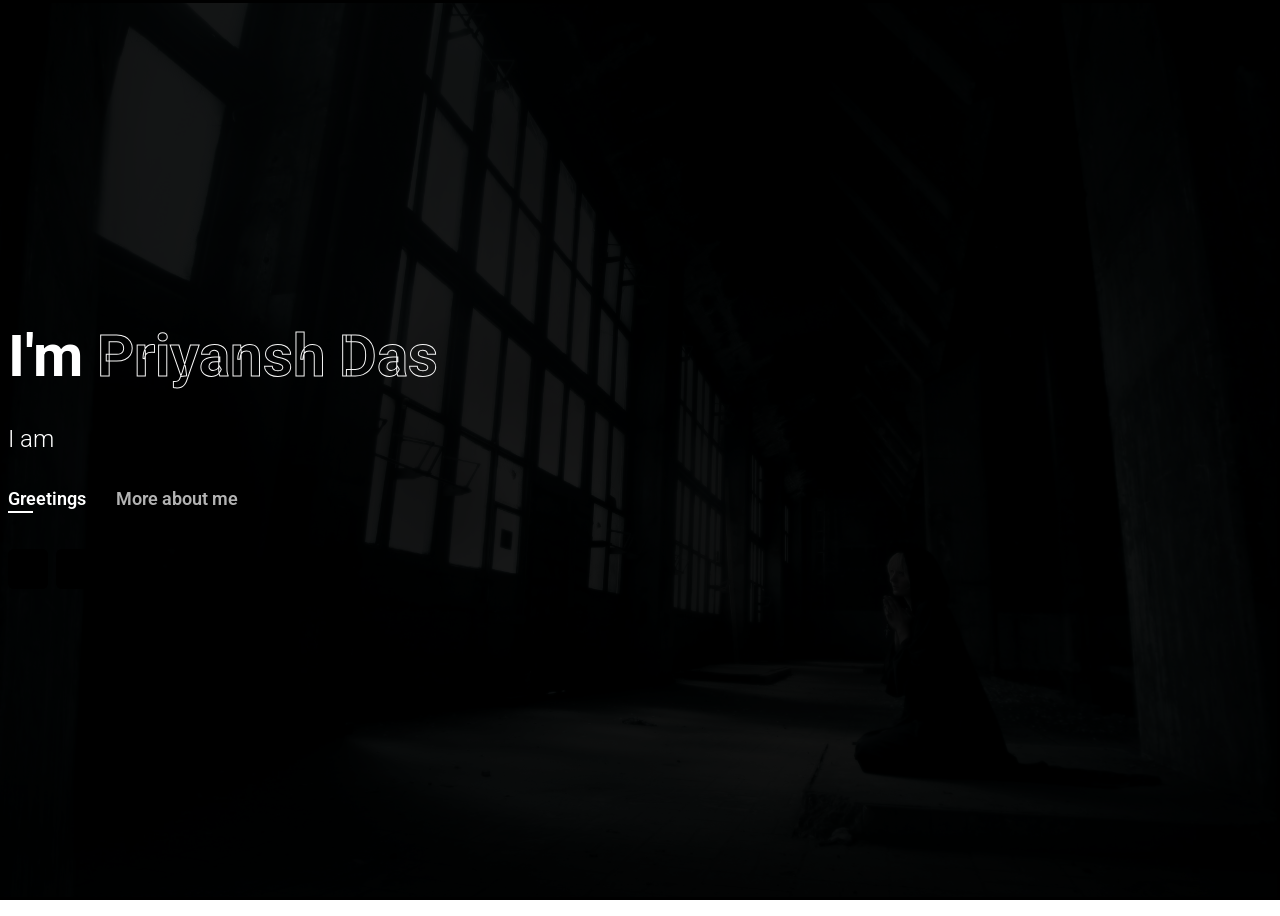
==== index.html @ 2294d3ee "Add files via upload" ====
<!DOCTYPE html>
<html lang="en">

<head>
  <meta charset="utf-8" />
  <meta content="width=device-width, initial-scale=1.0" name="viewport" />

  <title>Priyansh Das | Portfolio</title>
  <meta
    content="Web Design, Website Design, Web Developer, Website Developer, Website Development, Web Developer Portfolio, Personal Portfolio"
    name="keywords" />

  <!-- Favicons -->
  <link href="assets/img/me.jpg" rel="icon" />
  <link href="assets/img/me.jpg" rel="apple-touch-icon" />

  <!-- Google Fonts -->
  <link
    href="https://fonts.googleapis.com/css?family=Raleway:300,300i,400,400i,600,600i,700,700i|Raleway:300,300i,400,400i,500,500i,600,600i,700,700i|Poppins:300,300i,400,400i,500,500i,600,600i,700,700i"
    rel="stylesheet" />

  <!-- Vendor CSS -->
  <link href="assets/vendor/bootstrap/css/bootstrap.min.css" rel="stylesheet" />
  <link href="assets/vendor/boxicons/css/boxicons.min.css" rel="stylesheet" />
  <link href="assets/vendor/glightbox/css/glightbox.min.css" rel="stylesheet" />
  <link href="assets/vendor/remixicon/remixicon.css" rel="stylesheet" />
  <link href="assets/vendor/swiper/swiper-bundle.min.css" rel="stylesheet" />

  <!-- Phosphor Icons -->
  <script src="https://unpkg.com/phosphor-icons"></script>

  <!-- CSS -->
  <link rel="stylesheet" href="./assets/css/style.css" />
</head>

<body>
  <!-- Header -->
  <header id="header">
    <div class="container">
      <h1>
        I'm
        <a class="name-text-stroke" href="https://github.com/epdDiscord/" target="_blank">Priyansh Das</a>
      </h1>
      <h2>I am <span class="anim-text"></span></h2>
      <nav id="navbar" class="navbar">
        <ul>
          <li><a class="nav-link active" href="#header">Greetings</a></li>
          <li><a class="nav-link" href="#about">More about me</a></li>
        </ul>
        <i class="ph-dots-three mobile-nav-toggle"></i>
      </nav>
      <!-- .navbar -->

      <div class="social-links">
        <a href="https://github.com/epdDiscord/" target="_blank" class="github"><i class="ph-github-logo"></i></a>
        <a href="https://discordapp.com/users/839930849701003335" target="_blank" class="discord"><i
            class="ph-discord-logo"></i></a>
      </div>
    </div>
  </header>
  <!-- End Header -->

  <!-- About Section -->
  <section id="about" class="about">
    <!-- About Me -->
    <div class="about-me container">
      <div class="section-title">
        <h2>About</h2>
      </div>
      <div class="row">
        <div class="col-lg-4" data-aos="fade-right">
          <img src="assets/img/me.jpg" class="img-fluid" alt="" />
        </div>
        <div class="col-lg-8 pt-4 pt-lg-0 content" data-aos="fade-left">
          <h3>Info</h3>
          <p class="fst-italic"></p>
          <div class="row">
            <div class="col-lg-6">
              <ul>
                <li>
                  <i class="ph-arrow-fat-right"></i> <strong>Work:</strong>
                  <span>Web Developer & Chef</span>
                </li>
                <li>
                  <i class="ph-arrow-fat-right"></i> <strong>School:</strong>
                  <span>Sarala Birla Public School</span>
                </li>
                <li>
                  <i class="ph-arrow-fat-right"></i> <strong>College:</strong>
                  <span>IHM Taratala</span>
                </li>
                <li>
                  <i class="ph-arrow-fat-right"></i>
                  <strong>Country:</strong> <span>India</span>
                </li>
              </ul>
            </div>
            <div class="col-lg-6">
              <ul>
                <li>
                  <i class="ph-arrow-fat-right"></i> <strong>Study:</strong>
                  <span>HM Student</span>
                </li>
                <li>
                  <i class="ph-arrow-fat-right"></i>
                  <strong>Freelance:</strong> <span>Currently Unavailable</span>
                </li>
              </ul>
            </div>
          </div>
          <p>
            Hey there! I'm <span>Priyansh Das</span>. A
            <span>HM Student</span>, <span>Food Enthusiast</span> and <span>CTF player</span> from <span>India</span>.
            I love <span>Web Development</span> & <span>Cooking</span>. It's fun to code
            something that anyone on the web can easily see or cook something that everyone can enjoy.
            My interest is in <span>Indian Food</span>. I also enjoy
            writing random <span>system scripts</span> and
            <span>CLI applications</span>. I love coding in
            <span>C, C++, Go-lang, JavaScript, Python, Kotlin</span>. I love playing
            games, cooking and listening to music in my free time.
          </p>
        </div>
      </div>
    </div>
    <!-- End About Me -->

    <!-- Cooking Skills-->
    <div class="skills container">
      <div class="section-title">
        <h2>Cooking Skills</h2>
      </div>

      <div class="row skills-content">
        <div class="col-lg-6">
          <div class="progress">
            <span class="skill">Knife Skills <i class="val">85%</i></span>
            <div class="progress-bar-wrap">
              <div class="progress-bar" role="progressbar" aria-valuenow="85" aria-valuemin="0" aria-valuemax="100">
              </div>
            </div>
          </div>

          <div class="progress">
            <span class="skill">Plating <i class="val">90%</i></span>
            <div class="progress-bar-wrap">
              <div class="progress-bar" role="progressbar" aria-valuenow="90" aria-valuemin="0" aria-valuemax="100">
              </div>
            </div>
          </div>

          <div class="progress">
            <span class="skill">Recipes <i class="val">75%</i></span>
            <div class="progress-bar-wrap">
              <div class="progress-bar" role="progressbar" aria-valuenow="75" aria-valuemin="0" aria-valuemax="100">
              </div>
            </div>
          </div>

          <div class="progress">
            <span class="skill">Recreation <i class="val">100%</i></span>
            <div class="progress-bar-wrap">
              <div class="progress-bar" role="progressbar" aria-valuenow="100" aria-valuemin="0" aria-valuemax="100">
              </div>
            </div>
          </div>

          <div class="progress">
            <span class="skill">Deep Frying <i class="val">95%</i></span>
            <div class="progress-bar-wrap">
              <div class="progress-bar" role="progressbar" aria-valuenow="95" aria-valuemin="0" aria-valuemax="100">
              </div>
            </div>
          </div>


        </div>

        <div class="col-lg-6">
          <div class="progress">
            <span class="skill">Sautéing <i class="val">93%</i></span>
            <div class="progress-bar-wrap">
              <div class="progress-bar" role="progressbar" aria-valuenow="93" aria-valuemin="0" aria-valuemax="100">
              </div>
            </div>
          </div>

          <div class="progress">
            <span class="skill">Steaming <i class="val">100%</i></span>
            <div class="progress-bar-wrap">
              <div class="progress-bar" role="progressbar" aria-valuenow="100" aria-valuemin="0" aria-valuemax="100">
              </div>
            </div>
          </div>

          <div class="progress">
            <span class="skill">Emulsification<i class="val">100%</i></span>
            <div class="progress-bar-wrap">
              <div class="progress-bar" role="progressbar" aria-valuenow="100" aria-valuemin="0" aria-valuemax="100">
              </div>
            </div>
          </div>

          <div class="progress">
            <span class="skill">Grilling <i class="val">95%</i></span>
            <div class="progress-bar-wrap">
              <div class="progress-bar" role="progressbar" aria-valuenow="95" aria-valuemin="0" aria-valuemax="100">
              </div>
            </div>
          </div>

          <div class="progress">
            <span class="skill">Baking <i class="val">87%</i></span>
            <div class="progress-bar-wrap">
              <div class="progress-bar" role="progressbar" aria-valuenow="87" aria-valuemin="0" aria-valuemax="100">
              </div>
            </div>
          </div>
        </div>
      </div>
    </div>
    <!-- End Cooking Skills-->

    <!-- Programming Skills -->
    <div class="skills container">
      <div class="section-title">
        <h2>Programming Skills</h2>
      </div>

      <div class="row skills-content">
        <div class="col-lg-6">
          <div class="progress">
            <span class="skill">HTML <i class="val">75%</i></span>
            <div class="progress-bar-wrap">
              <div class="progress-bar" role="progressbar" aria-valuenow="73" aria-valuemin="0" aria-valuemax="100">
              </div>
            </div>
          </div>

          <div class="progress">
            <span class="skill">CSS <i class="val">90%</i></span>
            <div class="progress-bar-wrap">
              <div class="progress-bar" role="progressbar" aria-valuenow="80" aria-valuemin="0" aria-valuemax="100">
              </div>
            </div>
          </div>

          <div class="progress">
            <span class="skill">JavaScript <i class="val">75%</i></span>
            <div class="progress-bar-wrap">
              <div class="progress-bar" role="progressbar" aria-valuenow="75" aria-valuemin="0" aria-valuemax="100">
              </div>
            </div>
          </div>

          <div class="progress">
            <span class="skill">TypeScript <i class="val">70%</i></span>
            <div class="progress-bar-wrap">
              <div class="progress-bar" role="progressbar" aria-valuenow="70" aria-valuemin="0" aria-valuemax="100">
              </div>
            </div>
          </div>

          <div class="progress">
            <span class="skill">Bootstrap <i class="val">60%</i></span>
            <div class="progress-bar-wrap">
              <div class="progress-bar" role="progressbar" aria-valuenow="60" aria-valuemin="0" aria-valuemax="100">
              </div>
            </div>
          </div>

          <div class="progress">
            <span class="skill">C++ <i class="val">68%</i></span>
            <div class="progress-bar-wrap">
              <div class="progress-bar" role="progressbar" aria-valuenow="68" aria-valuemin="0" aria-valuemax="100">
              </div>
            </div>
          </div>

          <div class="progress">
            <span class="skill">Firebase / MySql / MongoDB <i class="val">40%</i></span>
            <div class="progress-bar-wrap">
              <div class="progress-bar" role="progressbar" aria-valuenow="43" aria-valuemin="0" aria-valuemax="100">
              </div>
            </div>
          </div>
        </div>

        <div class="col-lg-6">
          <div class="progress">
            <span class="skill">Node.JS <i class="val">80%</i></span>
            <div class="progress-bar-wrap">
              <div class="progress-bar" role="progressbar" aria-valuenow="80" aria-valuemin="0" aria-valuemax="100">
              </div>
            </div>
          </div>

          <div class="progress">
            <span class="skill">Python <i class="val">70%</i></span>
            <div class="progress-bar-wrap">
              <div class="progress-bar" role="progressbar" aria-valuenow="70" aria-valuemin="0" aria-valuemax="100">
              </div>
            </div>
          </div>

          <div class="progress">
            <span class="skill">C<i class="val">56%</i></span>
            <div class="progress-bar-wrap">
              <div class="progress-bar" role="progressbar" aria-valuenow="56" aria-valuemin="0" aria-valuemax="100">
              </div>
            </div>
          </div>

          <div class="progress">
            <span class="skill">GO-lang<i class="val">74%</i></span>
            <div class="progress-bar-wrap">
              <div class="progress-bar" role="progressbar" aria-valuenow="74" aria-valuemin="0" aria-valuemax="100">
              </div>
            </div>
          </div>

          <div class="progress">
            <span class="skill">Shell Scripting <i class="val">40%</i></span>
            <div class="progress-bar-wrap">
              <div class="progress-bar" role="progressbar" aria-valuenow="33" aria-valuemin="0" aria-valuemax="100">
              </div>
            </div>
          </div>

          <div class="progress">
            <span class="skill">Linux <i class="val">60%</i></span>
            <div class="progress-bar-wrap">
              <div class="progress-bar" role="progressbar" aria-valuenow="55" aria-valuemin="0" aria-valuemax="100">
              </div>
            </div>
          </div>

          <div class="progress">
            <span class="skill">Git / Github <i class="val">74%</i></span>
            <div class="progress-bar-wrap">
              <div class="progress-bar" role="progressbar" aria-valuenow="70" aria-valuemin="0" aria-valuemax="100">
              </div>
            </div>
          </div>
        </div>
      </div>
    </div>
    <!-- End Programming Skills -->

    <!-- Interests -->
    <div class="interests container">
      <div class="section-title">
        <h2>Interests</h2>
      </div>

      <div class="row">
        <div class="col-lg-3 col-md-4">
          <div class="icon-box">
            <i class="ph-globe"></i>
            <h3>Web Development</h3>
          </div>
        </div>
        <div class="col-lg-3 col-md-4 mt-4 mt-md-0">
          <div class="icon-box">
            <i class="ph-game-controller"></i>
            <h3>Gaming</h3>
          </div>
        </div>
        <div class="col-lg-3 col-md-4 mt-4 mt-md-0">
          <div class="icon-box">
            <i class="ph ph-hamburger"></i>
            <h3>Cooking</h3>
          </div>
        </div>
        <div class="col-lg-3 col-md-4 mt-4 mt-lg-0">
          <div class="icon-box">
            <i class="ph-flag"></i>
            <h3>Capture The Flag</h3>
          </div>
        </div>
      </div>
    </div>
    <!-- End Interests -->
  </section>
  <!-- End About Section -->

  <!-- Vendor JS -->
  <script src="assets/vendor/purecounter/purecounter.js"></script>
  <script src="assets/vendor/bootstrap/js/bootstrap.bundle.min.js"></script>
  <script src="assets/vendor/glightbox/js/glightbox.min.js"></script>
  <script src="assets/vendor/isotope-layout/isotope.pkgd.min.js"></script>
  <script src="assets/vendor/swiper/swiper-bundle.min.js"></script>
  <script src="assets/vendor/waypoints/noframework.waypoints.js"></script>

  <!-- Main JS -->
  <script src="assets/js/main.js"></script>
</body>

</html>
---- assets/css/style.css ----
@import url("https://fonts.googleapis.com/css2?family=Roboto:ital,wght@0,100;0,300;0,400;0,500;0,700;1,100;1,300;1,400;1,500;1,700&display=swap");

/* ======= */
/* General */
/* ======= */
:root {
  --colorful-pink: #d90467;
  --colorful-dark-purple: #8c0383;
  --colorful-purple: #d504d9;
  --colorful-dark-green: #03a63c;
  --colorful-orange: #f23005;
  --bright-purple: #d504d9;
  --bright-black: #0d0d0d;
  --muted-pink: #f257a0;
  --muted-purple: #8c0383;
  --muted-cream: #f2c879;
  --muted-red: #a61103;
  --deep-purple: #8c0383;
  --deep-dark-green: #055902;
  --deep-brown: #593202;
  --white: #fff;
  --black: #0a0a0a;
}

body {
  font-family: "Roboto", sans-serif;
  background-color: var(--bright-black);
  color: #fff;
  position: relative;
  background: transparent;
  scroll-behavior: smooth;
}

body::before {
  content: "";
  position: fixed;
  background: var(--black) url("../img/bg4.jpg") top right no-repeat;
  /* background-color: var(--black); */
  filter: brightness(10%);
  background-size: cover;
  left: 0;
  right: 0;
  top: 0;
  height: 100vh;
  z-index: -1;
}

@media (min-width: 1024px) {
  body::before {
    background-attachment: fixed;
  }
}

a {
  color: var(--black);
  text-decoration: none;
}

a:hover {
  color: var(--white);
  text-decoration: none;
}

h1,
h2,
h3,
h4,
h5,
h6 {
  font-family: "Roboto", sans-serif;
}

/* Navigation Menu */

/* Desktop Navigation */
.navbar {
  padding: 0;
  margin-top: 35px;
}

.navbar ul {
  margin: 0;
  padding: 0;
  display: flex;
  list-style: none;
  align-items: center;
}

.navbar li {
  position: relative;
}

.navbar li + li {
  margin-left: 30px;
}

.navbar a,
.navbar a:focus {
  display: flex;
  align-items: center;
  justify-content: space-between;
  padding: 0;
  font-size: 18px;
  font-weight: 600;
  color: rgba(255, 255, 255, 0.7);
  white-space: nowrap;
  transition: 0.3s;
}

.navbar a i,
.navbar a:focus i {
  font-size: 14px;
  line-height: 0;
  margin-left: 5px;
}

.navbar a:before {
  content: "";
  position: absolute;
  width: 0;
  height: 2px;
  bottom: -4px;
  left: 0;
  background-color: var(--white);
  visibility: hidden;
  width: 0px;
  transition: all 0.3s ease-in-out 0s;
}

.navbar a:hover:before,
.navbar li:hover > a:before,
.navbar .active:before {
  visibility: visible;
  width: 25px;
}

.navbar a:hover,
.navbar .active,
.navbar .active:focus,
.navbar li:hover > a {
  color: #fff;
}

/* Mobile Navigation */
.mobile-nav-toggle {
  color: var(--white);
  font-size: 28px;
  cursor: pointer;
  display: none;
  line-height: 0;
  transition: 0.5s;
  position: fixed;
  right: 15px;
  top: 15px;
}

@media (max-width: 991px) {
  .mobile-nav-toggle {
    display: block;
  }

  .navbar ul {
    display: none;
  }
}

.navbar-mobile {
  position: fixed;
  overflow: hidden;
  top: 0;
  right: 0;
  left: 0;
  bottom: 0;
  background: rgba(0, 0, 0, 0.9);
  transition: 0.3s;
  z-index: 999;
  margin-top: 0;
}

.navbar-mobile .mobile-nav-toggle {
  position: absolute;
  top: 15px;
  right: 15px;
}

.navbar-mobile ul {
  display: block;
  position: absolute;
  top: 55px;
  right: 15px;
  bottom: 45px;
  left: 15px;
  padding: 10px 0;
  overflow-y: auto;
  transition: 0.3s;
  border: 2px solid #fff;
}

.navbar-mobile li {
  padding: 12px 20px;
}

.navbar-mobile li + li {
  margin: 0;
}

.navbar-mobile a,
.navbar-mobile a:focus {
  font-size: 16px;
  position: relative;
}

/* Header */
#header {
  transition: ease-in-out 0.3s;
  position: relative;
  height: 100vh;
  display: flex;
  align-items: center;
  z-index: 997;
  overflow-y: auto;
}

#header * {
  transition: ease-in-out 0.2s;
}

#header h1 {
  font-size: 58px;
  margin: 0;
  padding: 0;
  line-height: 1;
  font-weight: 700;
}

#header h1 a,
#header h1 a:hover {
  color: var(--white);
  line-height: 1;
  display: inline-block;
}

#header h2 {
  padding-top: 20px;
  font-weight: 300;
}

#header h2 span {
  font-weight: 800;
}

#header p {
  font-size: 24px;
  margin-top: 20px;
  color: var(--white);
}

#header p span {
  color: var(--white);
  font-size: 48px;
  border-bottom: 2px solid var(--white);
  padding-bottom: 6px;
}

#header img {
  padding: 0;
  margin: 0;
}

#header .social-links {
  margin-top: 40px;
  display: flex;
}

#header .social-links a {
  font-size: 26px;
  display: flex;
  justify-content: center;
  align-items: center;
  background: #000;
  color: #fff;
  line-height: 2px;
  margin-right: 8px;
  border-radius: 6px;
  width: 40px;
  height: 40px;
}

#header .social-links a:hover {
  background: #fff;
  color: #000;
}

@media (max-width: 992px) {
  #header h1 {
    font-size: 36px;
  }

  #header h2 {
    font-size: 28px;
    padding-top: 20px;
    line-height: 30px;
    font-weight: 300;
  }

  #header .social-links {
    margin-top: 15px;
  }

  #header .container {
    display: flex;
    flex-direction: column;
    align-items: center;
  }
}

@media (max-width: 768px) {
  #header h2 {
    font-size: 20px;
    font-weight: 300;
  }

  #header h2 span {
    font-size: 20px;
    padding-top: 10px;
    line-height: 30px;
  }
}

/* Header Top */
#header.header-top {
  height: 80px;
  position: fixed;
  left: 0;
  top: 0;
  right: 0;
  background: rgba(0, 0, 0, 1);
  border-bottom: 1px solid #121212;
}

#header.header-top .social-links,
#header.header-top h2 {
  display: none;
}

#header.header-top h1 {
  margin-right: auto;
  font-size: 36px;
}

#header.header-top .container {
  display: flex;
  align-items: center;
}

#header.header-top .navbar {
  margin: 0;
}

@media (max-width: 768px) {
  #header.header-top {
    height: 60px;
  }

  #header.header-top h1 {
    font-size: 28px;
  }
}

.anim-text {
  color: #fff;
}

.dud {
  color: #888;
}

/* Sections General */
section {
  overflow: hidden;
  position: absolute;
  width: 100%;
  top: 140px;
  bottom: 100%;
  opacity: 0;
  transition: ease-in-out 0.4s;
  z-index: 2;
}

section.section-show {
  top: 100px;
  bottom: auto;
  opacity: 1;
  padding-bottom: 20px;
}

section .container {
  background: #000000;
  padding: 50px;
}

@media (max-width: 768px) {
  section {
    top: 120px;
  }

  section.section-show {
    top: 80px;
  }
}

.section-title h2 {
  font-size: 14px;
  font-weight: 500;
  padding: 0;
  line-height: 1px;
  margin: 0 0 20px 0;
  letter-spacing: 2px;
  text-transform: uppercase;
  color: #aaaaaa;
}

.section-title h2::after {
  content: "";
  width: 120px;
  height: 1px;
  display: inline-block;
  background: var(--white);
  margin: 4px 10px;
}

.section-title p {
  margin: 0;
  margin: -15px 0 15px 0;
  font-size: 46px;
  font-weight: 700;
  text-transform: uppercase;
  -webkit-text-stroke: 1px #f7f7f7;
  -webkit-text-stroke-width: 1px;
  -webkit-text-stroke-color: rgb(247, 247, 247);
  -webkit-text-fill-color: transparent;
}

@media only screen and (max-width: 600px) {
  .section-title p {
    margin: 0;
    margin: -15px 0 15px 0;
    font-size: 38px;
    font-weight: 700;
    text-transform: uppercase;
    -webkit-text-stroke: 1px #f7f7f7;
    -webkit-text-stroke-width: 1px;
    -webkit-text-stroke-color: rgb(247, 247, 247);
    -webkit-text-fill-color: transparent;
  }
}

/* About */
.about-me .content h3 {
  font-weight: 700;
  font-size: 40px;
  text-transform: uppercase;
  -webkit-text-stroke: 1px #f7f7f7;
  -webkit-text-stroke-width: 1px;
  -webkit-text-stroke-color: rgb(247, 247, 247);
  -webkit-text-fill-color: transparent;
}

.about-me .content ul {
  list-style: none;
  padding: 0;
}

.about-me .content ul li {
  margin-bottom: 20px;
  align-items: center;
  display: flex;
  font-size: 18px;
}

.about-me .content ul strong {
  margin-right: 10px;
  font-size: 20px;
}

.about-me .content ul i {
  font-size: 24px;
  margin-right: 5px;
  color: var(--white);
  line-height: 0;
}

.about-me .content p:last-child {
  margin-bottom: 0;
  letter-spacing: 1px;
}

.about-me .content p {
  font-size: 20px;
}

.about-me .content p span {
  color: var(--white);
  font-size: 24px;
  font-weight: 800;
}

@media only screen and (max-width: 600px) {
  .about-me .content h3 {
    font-weight: 700;
    font-size: 34px;
    text-transform: uppercase;
    -webkit-text-stroke: 1px #f7f7f7;
    -webkit-text-stroke-width: 1px;
    -webkit-text-stroke-color: rgb(247, 247, 247);
    -webkit-text-fill-color: transparent;
  }

  .about-me .content ul {
    list-style: none;
    padding: 0;
  }

  .about-me .content ul li {
    margin-bottom: 20px;
    align-items: center;
    display: flex;
    font-size: 18px;
  }

  .about-me .content ul strong {
    margin-right: 10px;
    font-size: 16px;
  }

  .about-me .content ul i {
    font-size: 14px;
    margin-right: 5px;
    color: var(--white);
    line-height: 0;
  }

  .about-me .content p:last-child {
    margin-bottom: 0;
    letter-spacing: 1px;
  }

  .about-me .content p {
    padding-top: 40px;
    font-size: 16px;
    line-height: 2;
  }

  .about-me .content p span {
    color: var(--white);
    font-size: 20px;
    font-weight: 800;
  }
}

/* Skills */
.skills .progress {
  height: 60px;
  display: block;
  background: none;
  border-radius: 0;
}

.skills .progress .skill {
  padding: 10px 0;
  margin: 0;
  text-transform: uppercase;
  display: block;
  font-weight: 600;
  color: var(--white);
}

.skills .progress .skill .val {
  float: right;
  font-style: normal;
}

.skills .progress-bar-wrap {
  background: rgba(255, 255, 255, 0.2);
  border-radius: 6px;
}

.skills .progress-bar {
  width: 1px;
  height: 10px;
  transition: 0.9s;
  background-color: var(--white);
  border-radius: 6px;
}

/* Interests */
.interests .icon-box {
  display: flex;
  align-items: center;
  padding: 20px;
  background: rgba(255, 255, 255, 0.08);
  transition: ease-in-out 0.3s;
  border: 1px solid #fff;
}

.interests .icon-box i {
  font-size: 32px;
  padding-right: 10px;
  line-height: 1;
}

.interests .icon-box h3 {
  margin: 0;
  padding: 0;
  line-height: 1;
  font-size: 18px;
  color: var(--white);
}

.interests .icon-box:hover {
  background: rgba(255, 255, 255, 0.12);
}

.name-text-stroke {
  -webkit-text-stroke: 1px #f7f7f7;
  -webkit-text-stroke-width: 1px;
  -webkit-text-stroke-color: rgb(247, 247, 247);
  -webkit-text-fill-color: transparent;
}

.text-stroke {
  font-size: 48px;
  -webkit-text-stroke: 1px #f7f7f7;
  -webkit-text-stroke-width: 1px;
  -webkit-text-stroke-color: rgb(247, 247, 247);
  -webkit-text-fill-color: transparent;
}
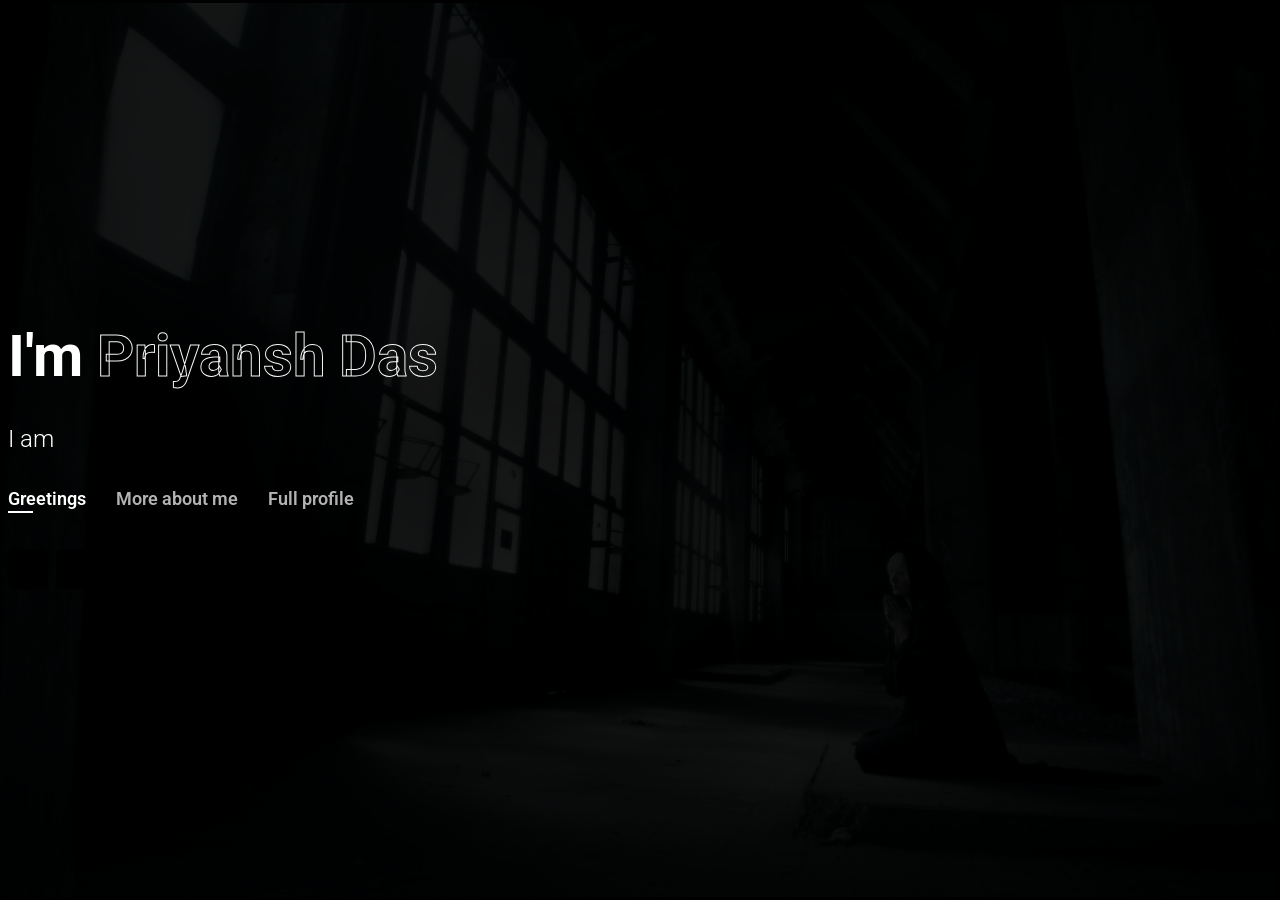
==== commit f71e1b1a: "Add full profile page and refresh portfolio details Adds a wiki-style profile at /wiki with search m" ====
--- a/index.html
+++ b/index.html
@@ -5,10 +5,9 @@
   <meta charset="utf-8" />
   <meta content="width=device-width, initial-scale=1.0" name="viewport" />
 
-  <title>Priyansh Das | Portfolio</title>
-  <meta
-    content="Web Design, Website Design, Web Developer, Website Developer, Website Development, Web Developer Portfolio, Personal Portfolio"
-    name="keywords" />
+  <title>Priyansh Das | Chef &amp; Web Developer</title>
+  <meta name="description" content="Priyansh Das, a chef and web developer from Ranchi, India. IHM Bhubaneswar graduate, heading to ITS Marche in Italy for Hospitality Management." />
+  <link rel="canonical" href="https://priyanshdas.github.io/" />
 
   <!-- Favicons -->
   <link href="assets/img/me.jpg" rel="icon" />
@@ -39,20 +38,21 @@
     <div class="container">
       <h1>
         I'm
-        <a class="name-text-stroke" href="https://github.com/epdDiscord/" target="_blank">Priyansh Das</a>
+        <a class="name-text-stroke" href="https://github.com/priyanshdas/" target="_blank">Priyansh Das</a>
       </h1>
       <h2>I am <span class="anim-text"></span></h2>
       <nav id="navbar" class="navbar">
         <ul>
           <li><a class="nav-link active" href="#header">Greetings</a></li>
           <li><a class="nav-link" href="#about">More about me</a></li>
+          <li><a class="nav-link" href="wiki/">Full profile</a></li>
         </ul>
         <i class="ph-dots-three mobile-nav-toggle"></i>
       </nav>
       <!-- .navbar -->
 
       <div class="social-links">
-        <a href="https://github.com/epdDiscord/" target="_blank" class="github"><i class="ph-github-logo"></i></a>
+        <a href="https://github.com/priyanshdas/" target="_blank" class="github"><i class="ph-github-logo"></i></a>
         <a href="https://discordapp.com/users/839930849701003335" target="_blank" class="discord"><i
             class="ph-discord-logo"></i></a>
       </div>
@@ -79,15 +79,15 @@
               <ul>
                 <li>
                   <i class="ph-arrow-fat-right"></i> <strong>Work:</strong>
-                  <span>Web Developer & Chef</span>
+                  <span>Chef &amp; Web Developer</span>
                 </li>
                 <li>
                   <i class="ph-arrow-fat-right"></i> <strong>School:</strong>
-                  <span>Sarala Birla Public School</span>
+                  <span>Sarala Birla Public School, Ranchi</span>
                 </li>
                 <li>
                   <i class="ph-arrow-fat-right"></i> <strong>College:</strong>
-                  <span>IHM Taratala</span>
+                  <span>IHM Bhubaneswar (2023–2026)</span>
                 </li>
                 <li>
                   <i class="ph-arrow-fat-right"></i>
@@ -99,7 +99,11 @@
               <ul>
                 <li>
                   <i class="ph-arrow-fat-right"></i> <strong>Study:</strong>
-                  <span>HM Student</span>
+                  <span>Hotel Management</span>
+                </li>
+                <li>
+                  <i class="ph-arrow-fat-right"></i> <strong>Next:</strong>
+                  <span>Hospitality Management, ITS Marche, Italy (from Nov 2026)</span>
                 </li>
                 <li>
                   <i class="ph-arrow-fat-right"></i>
@@ -110,15 +114,17 @@
           </div>
           <p>
             Hey there! I'm <span>Priyansh Das</span>. A
-            <span>HM Student</span>, <span>Food Enthusiast</span> and <span>CTF player</span> from <span>India</span>.
+            <span>Chef</span>, <span>Food Enthusiast</span> and <span>CTF player</span> from <span>India</span>.
             I love <span>Web Development</span> & <span>Cooking</span>. It's fun to code
             something that anyone on the web can easily see or cook something that everyone can enjoy.
-            My interest is in <span>Indian Food</span>. I also enjoy
+            I graduated in Hotel Management from IHM Bhubaneswar and I'm heading to Italy in November 2026 to study Hospitality Management at ITS Marche in Fano.
+            My interest is in <span>Indian</span> and <span>Italian Food</span>. I also enjoy
             writing random <span>system scripts</span> and
             <span>CLI applications</span>. I love coding in
             <span>C, C++, Go-lang, JavaScript, Python, Kotlin</span>. I love playing
             games, cooking and listening to music in my free time.
           </p>
+          <p>Want the full story? Read my <a href="wiki/">full profile</a>.</p>
         </div>
       </div>
     </div>
@@ -395,4 +401,4 @@
   <script src="assets/js/main.js"></script>
 </body>
 
-</html>+</html>
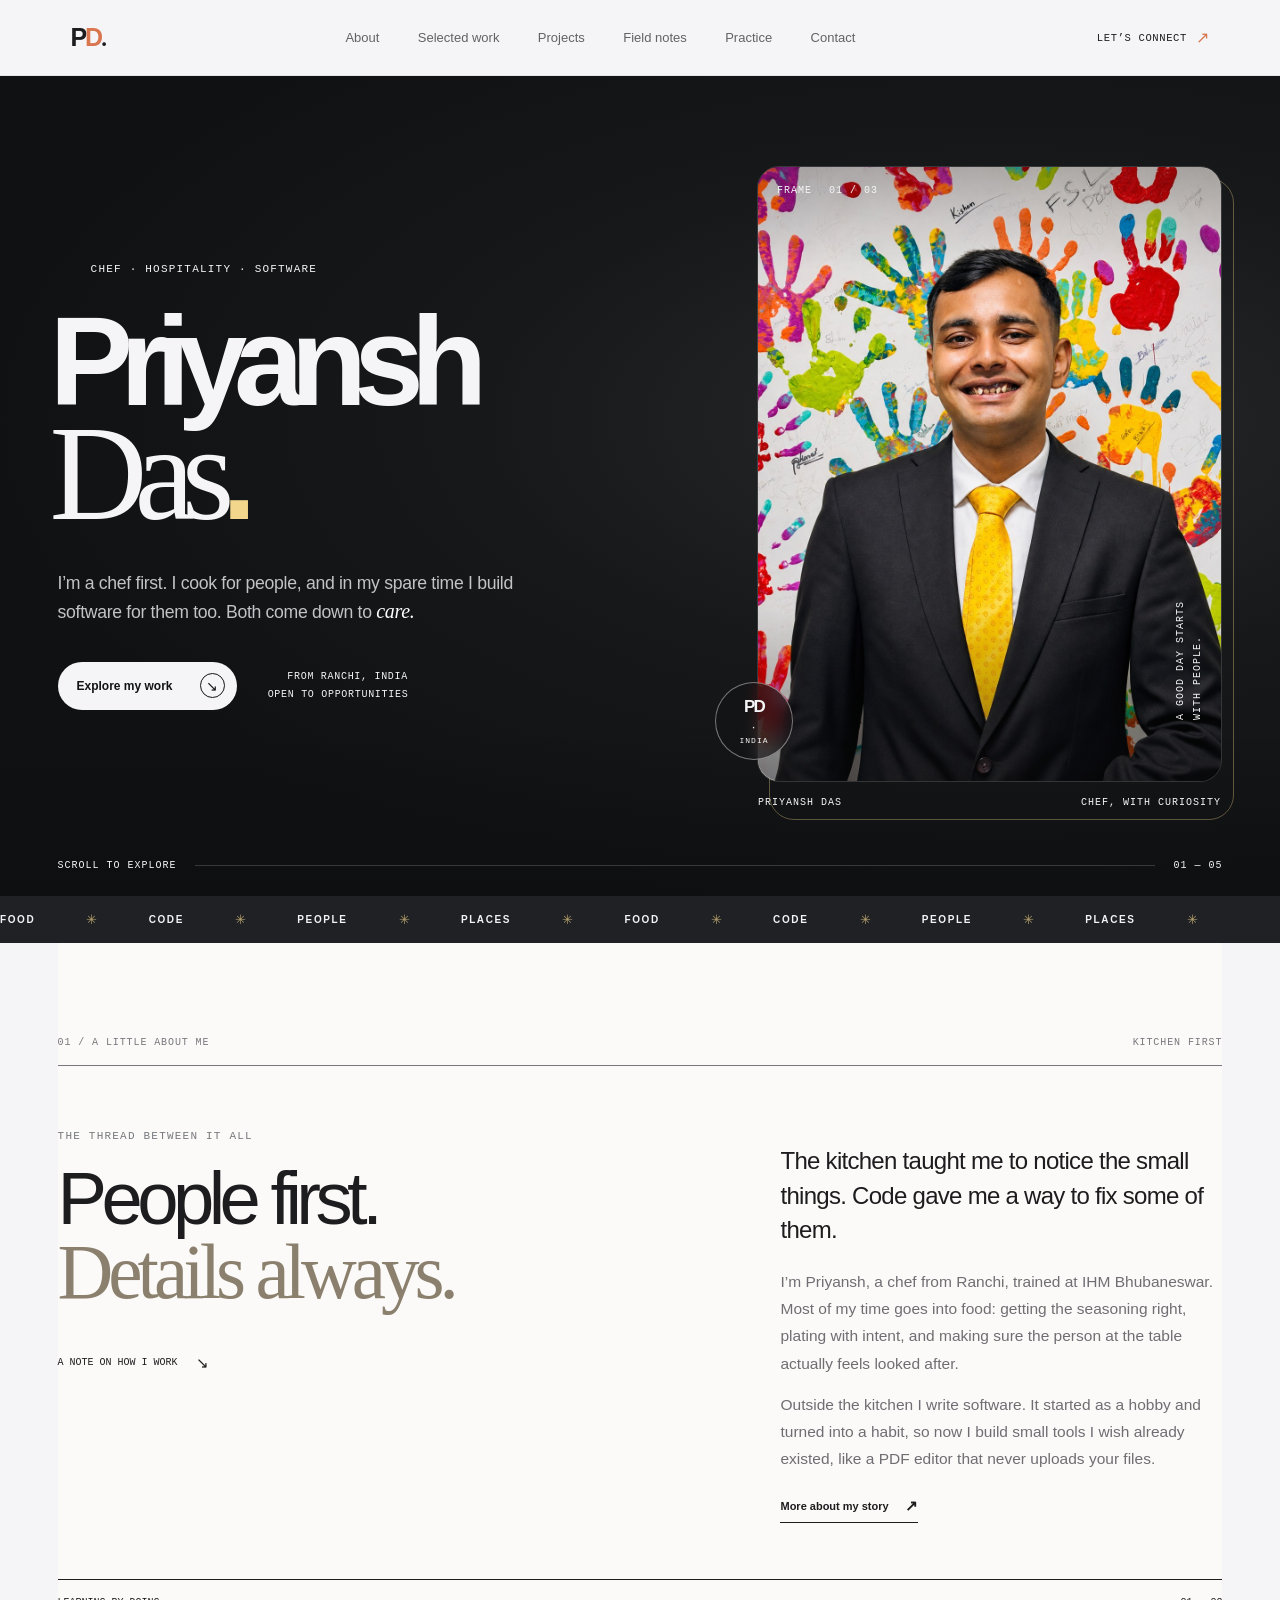
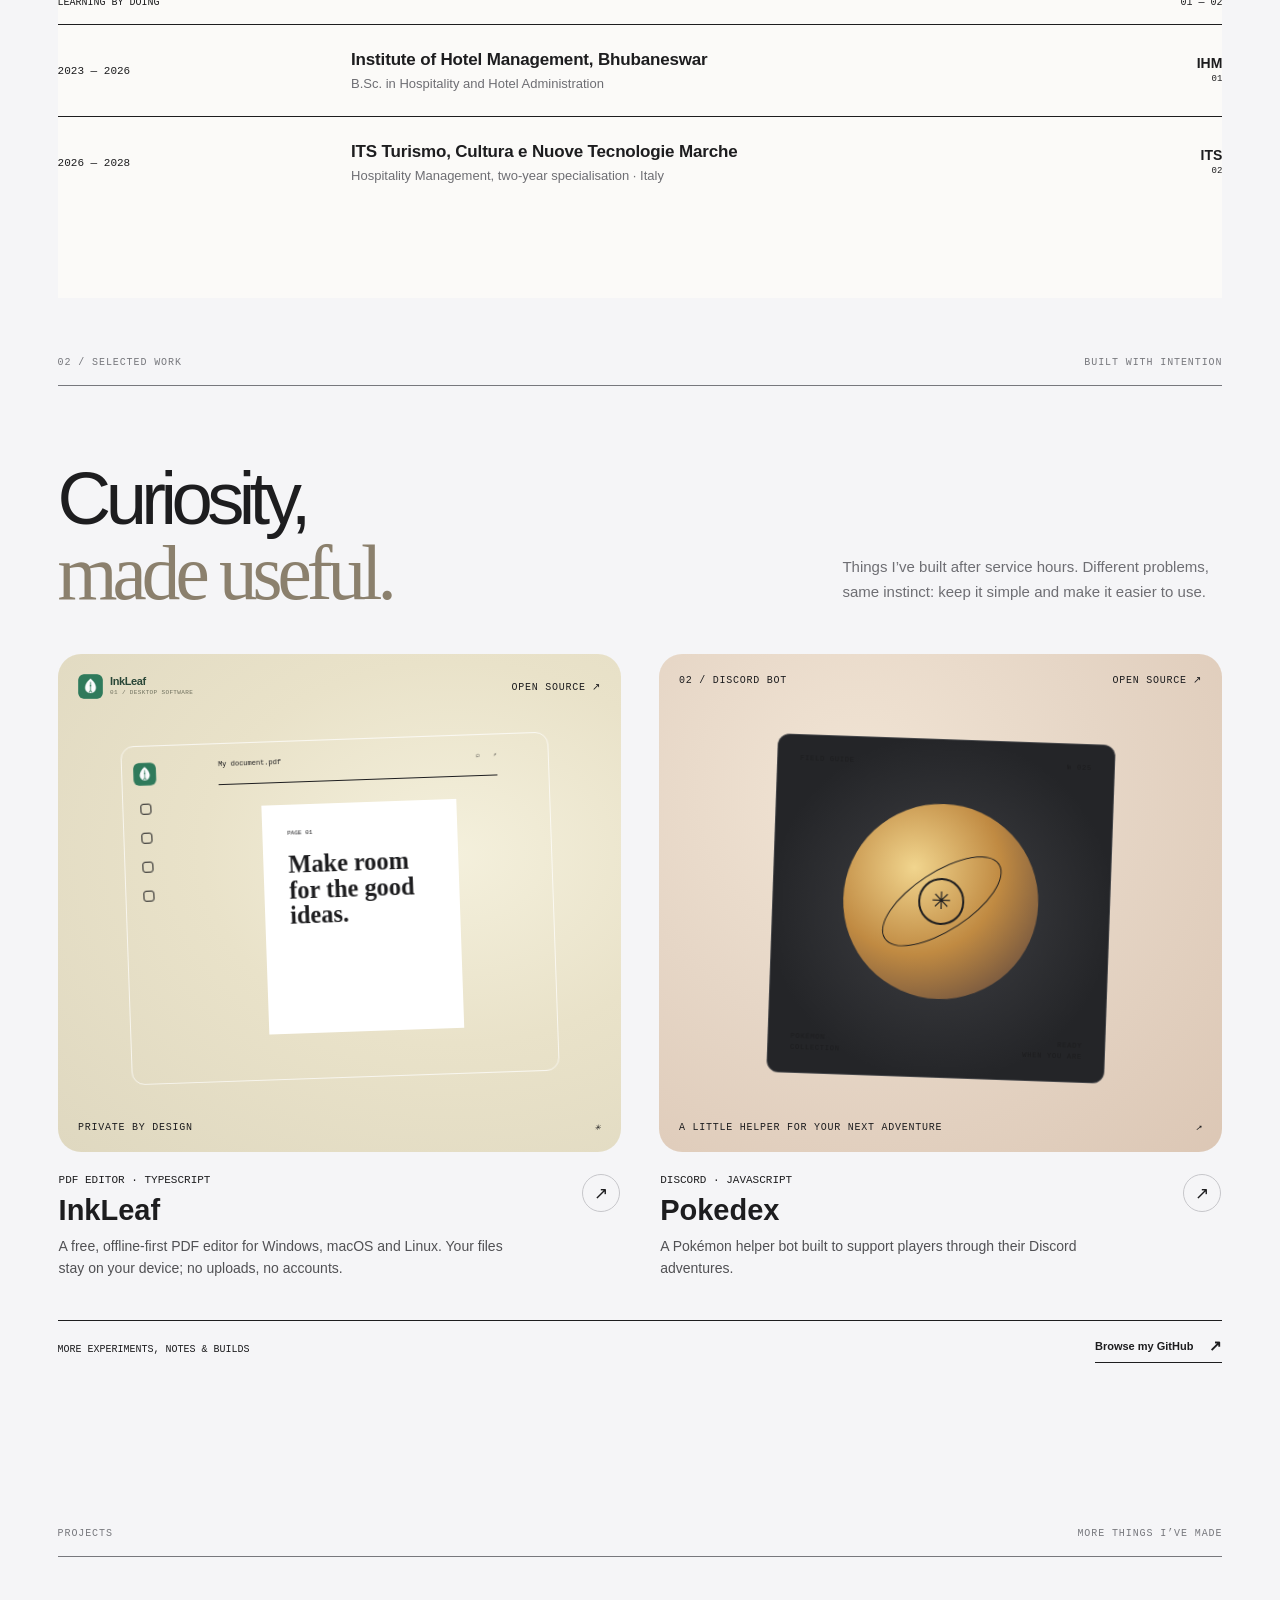
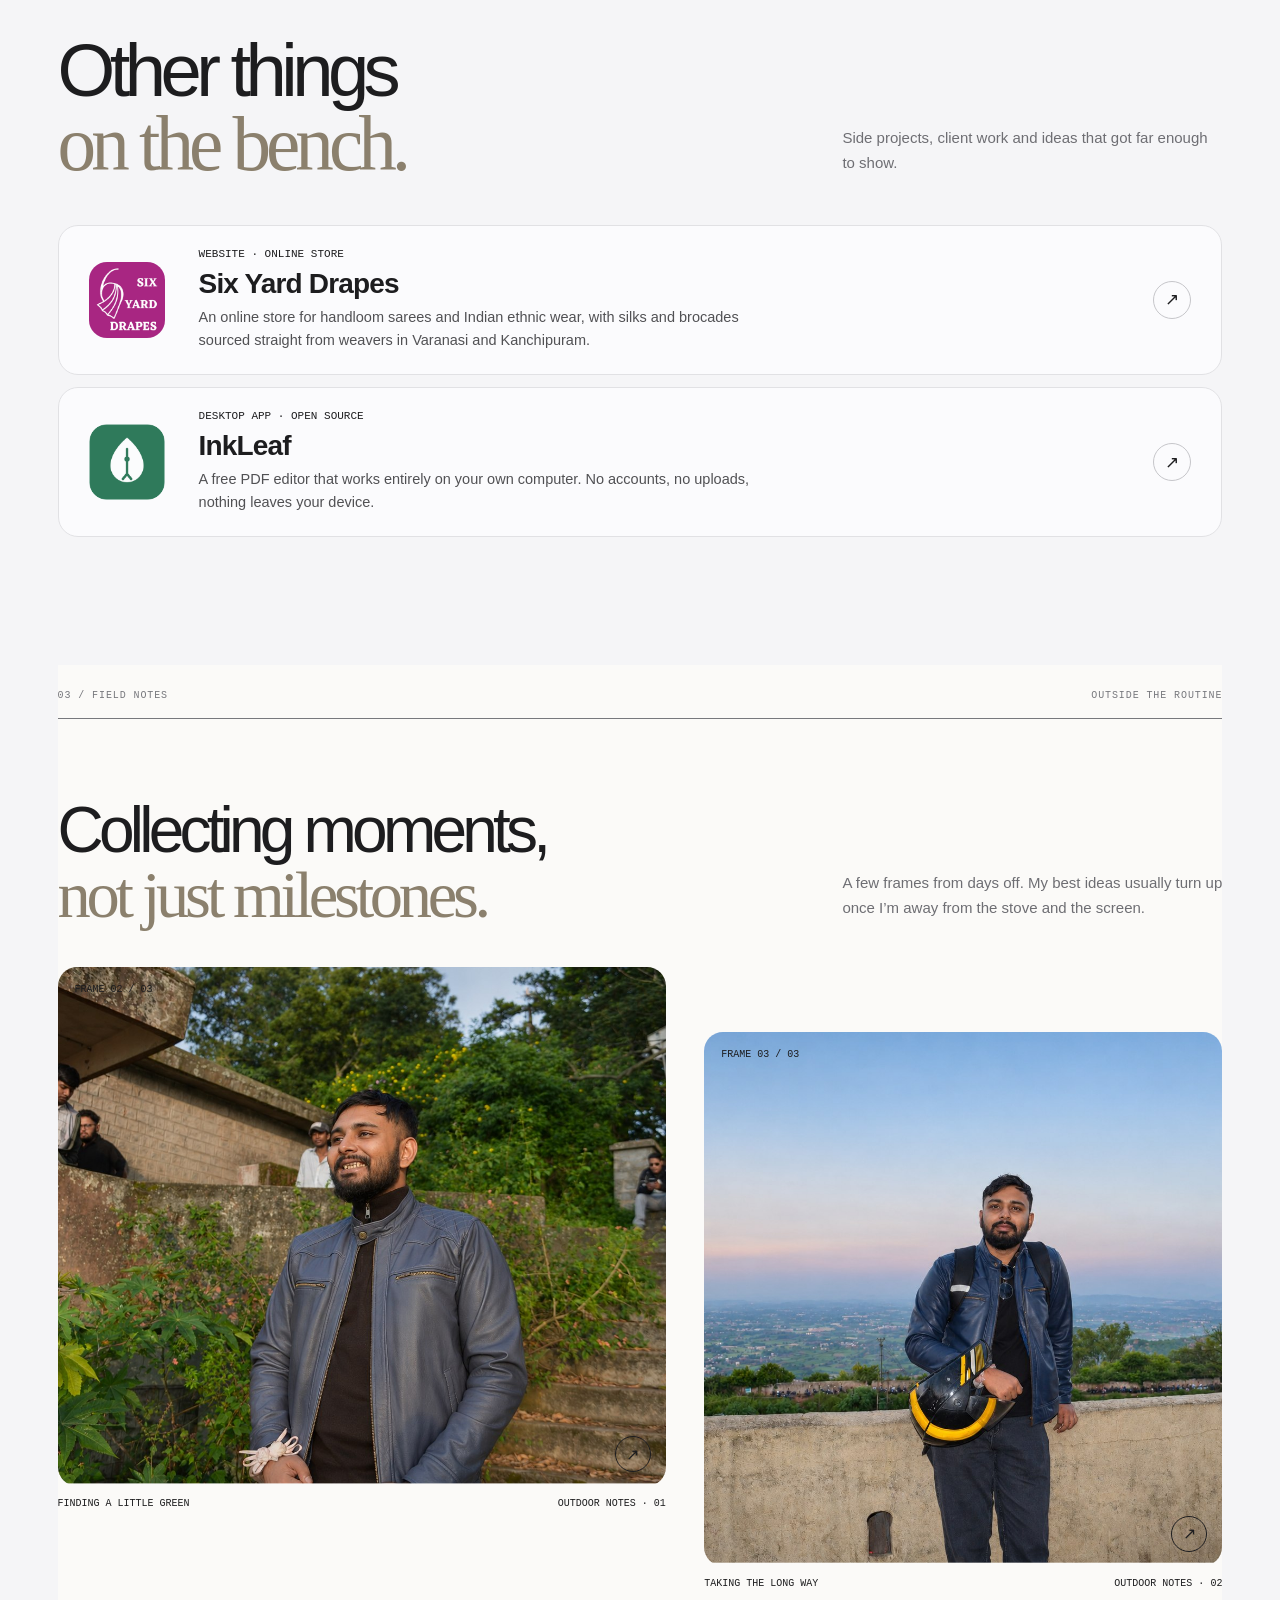
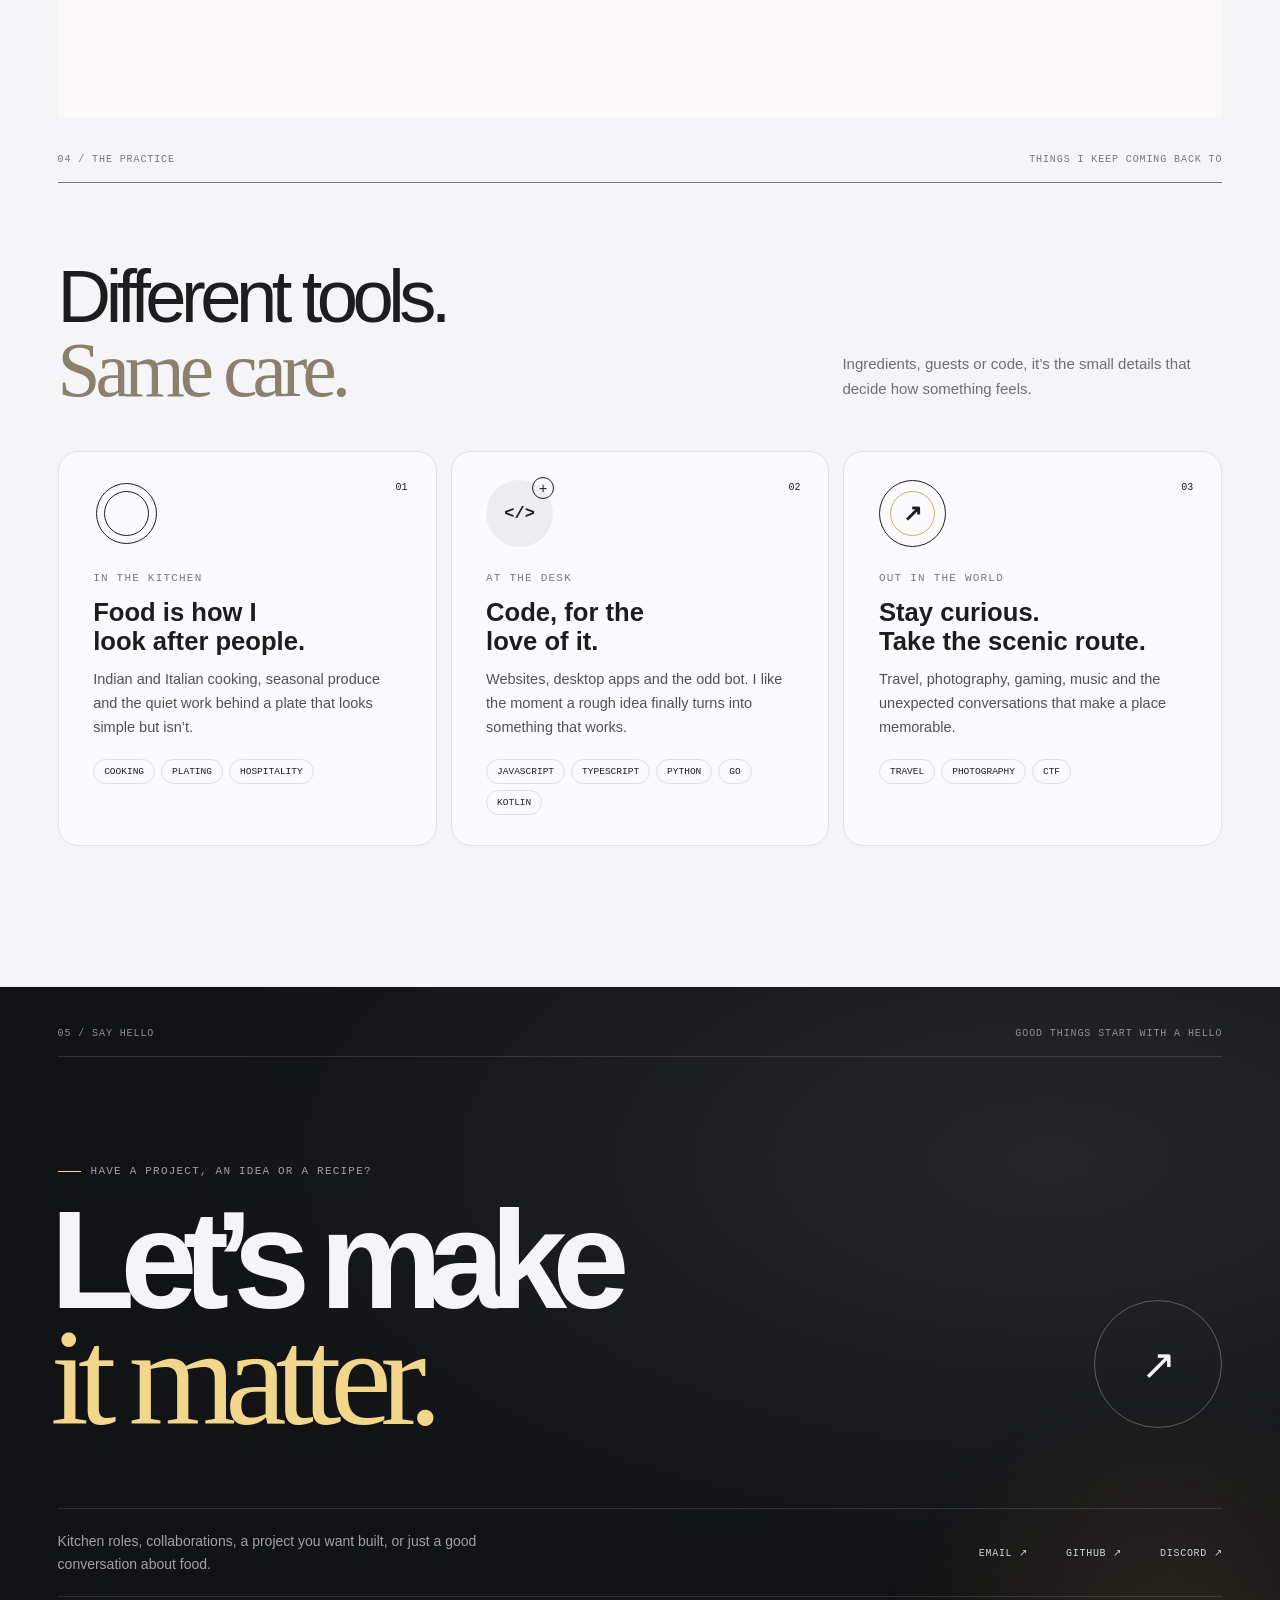
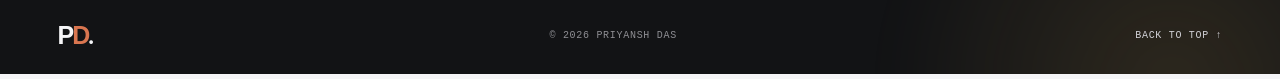
==== commit 94120ed2: "Redesign portfolio: chef-first layout, projects section, hidden recipes" ====
--- a/index.html
+++ b/index.html
@@ -1,404 +1,280 @@
-<!DOCTYPE html>
-<html lang="en">
-
+<!doctype html>
+<!--
+  Hidden sections: Projects and Recipes are on the page but switched off.
+  To show one, add its name to data-show below, e.g. data-show="recipes"
+  or data-show="projects recipes". Leave it empty to keep both hidden.
+-->
+<html lang="en" data-show="projects">
 <head>
-  <meta charset="utf-8" />
-  <meta content="width=device-width, initial-scale=1.0" name="viewport" />
-
-  <title>Priyansh Das | Chef &amp; Web Developer</title>
-  <meta name="description" content="Priyansh Das, a chef and web developer from Ranchi, India. IHM Bhubaneswar graduate, heading to ITS Marche in Italy for Hospitality Management." />
-  <link rel="canonical" href="https://priyanshdas.github.io/" />
-
-  <!-- Favicons -->
-  <link href="assets/img/me.jpg" rel="icon" />
-  <link href="assets/img/me.jpg" rel="apple-touch-icon" />
-
-  <!-- Google Fonts -->
-  <link
-    href="https://fonts.googleapis.com/css?family=Raleway:300,300i,400,400i,600,600i,700,700i|Raleway:300,300i,400,400i,500,500i,600,600i,700,700i|Poppins:300,300i,400,400i,500,500i,600,600i,700,700i"
-    rel="stylesheet" />
-
-  <!-- Vendor CSS -->
-  <link href="assets/vendor/bootstrap/css/bootstrap.min.css" rel="stylesheet" />
-  <link href="assets/vendor/boxicons/css/boxicons.min.css" rel="stylesheet" />
-  <link href="assets/vendor/glightbox/css/glightbox.min.css" rel="stylesheet" />
-  <link href="assets/vendor/remixicon/remixicon.css" rel="stylesheet" />
-  <link href="assets/vendor/swiper/swiper-bundle.min.css" rel="stylesheet" />
-
-  <!-- Phosphor Icons -->
-  <script src="https://unpkg.com/phosphor-icons"></script>
-
-  <!-- CSS -->
-  <link rel="stylesheet" href="./assets/css/style.css" />
+  <meta charset="utf-8">
+  <meta name="viewport" content="width=device-width, initial-scale=1">
+  <meta name="theme-color" content="#17211c">
+  <meta name="description" content="Priyansh Das is a chef from India who also builds software. Food, hospitality and code, all made with care.">
+  <meta name="author" content="Priyansh Das">
+  <link rel="canonical" href="https://priyanshdas.github.io/">
+  <link rel="icon" href="assets/favicon.svg" type="image/svg+xml">
+  <meta property="og:type" content="website">
+  <meta property="og:title" content="Priyansh Das — Chef, Hospitality & Software">
+  <meta property="og:description" content="A chef who builds software on the side. Food, people and useful tools, made with care.">
+  <meta property="og:url" content="https://priyanshdas.github.io/">
+  <meta property="og:image" content="https://priyanshdas.github.io/assets/portrait-editorial.jpg">
+  <title>Priyansh Das — Chef, Hospitality &amp; Software</title>
+  <link rel="preconnect" href="https://fonts.googleapis.com">
+  <link rel="preconnect" href="https://fonts.gstatic.com" crossorigin>
+  <link href="https://fonts.googleapis.com/css2?family=DM+Mono:wght@400;500&family=DM+Sans:wght@400;500;600;700&family=Manrope:wght@400;500;600;700;800&family=Playfair+Display:ital,wght@0,500;0,600;1,500;1,600&display=swap" rel="stylesheet">
+  <link rel="stylesheet" href="styles-base.css">
+  <link rel="stylesheet" href="styles.css">
+  <script defer src="script.js"></script>
 </head>
-
 <body>
-  <!-- Header -->
-  <header id="header">
-    <div class="container">
-      <h1>
-        I'm
-        <a class="name-text-stroke" href="https://github.com/priyanshdas/" target="_blank">Priyansh Das</a>
-      </h1>
-      <h2>I am <span class="anim-text"></span></h2>
-      <nav id="navbar" class="navbar">
-        <ul>
-          <li><a class="nav-link active" href="#header">Greetings</a></li>
-          <li><a class="nav-link" href="#about">More about me</a></li>
-          <li><a class="nav-link" href="wiki/">Full profile</a></li>
-        </ul>
-        <i class="ph-dots-three mobile-nav-toggle"></i>
-      </nav>
-      <!-- .navbar -->
-
-      <div class="social-links">
-        <a href="https://github.com/priyanshdas/" target="_blank" class="github"><i class="ph-github-logo"></i></a>
-        <a href="https://discordapp.com/users/839930849701003335" target="_blank" class="discord"><i
-            class="ph-discord-logo"></i></a>
+  <a class="skip-link" href="#main">Skip to content</a>
+  <div class="reading-progress" aria-hidden="true"></div>
+  <header class="site-header">
+    <a class="wordmark" href="#home" aria-label="Priyansh Das, home">P<span>D</span><i>.</i></a>
+    <nav class="desktop-nav" aria-label="Main navigation">
+      <a href="#about">About</a>
+      <a href="#work">Selected work</a>
+      <a href="#projects" data-feature="projects">Projects</a>
+      <a href="#field-notes">Field notes</a>
+      <a href="#practice">Practice</a>
+      <a href="#recipes" data-feature="recipes">Recipes</a>
+      <a href="#contact">Contact</a>
+    </nav>
+    <a class="header-link" href="mailto:priyanshdas10092004@gmail.com">LET’S CONNECT <span aria-hidden="true">↗</span></a>
+    <button class="menu-toggle" type="button" aria-label="Open navigation" aria-expanded="false" aria-controls="mobile-nav">
+      <span></span><span></span>
+    </button>
+  </header>
+  <nav class="mobile-nav" id="mobile-nav" aria-label="Mobile navigation" aria-hidden="true">
+    <a href="#about">About <span>01</span></a>
+    <a href="#work">Selected work <span>02</span></a>
+    <a href="#projects" data-feature="projects">Projects <span>+</span></a>
+    <a href="#field-notes">Field notes <span>03</span></a>
+    <a href="#practice">Practice <span>04</span></a>
+    <a href="#recipes" data-feature="recipes">Recipes <span>+</span></a>
+    <a href="#contact">Contact <span>05</span></a>
+    <p>CHEF · HOSPITALITY · SOFTWARE</p>
+  </nav>
+
+  <main id="main">
+    <section class="hero" id="home" aria-labelledby="hero-title">
+      <div class="hero-gridmark" aria-hidden="true"></div>
+      <div class="hero-inner">
+        <div class="hero-copy">
+          <p class="eyebrow"><span class="eyebrow-line"></span> CHEF · HOSPITALITY · SOFTWARE</p>
+          <h1 id="hero-title">Priyansh<br><em>Das</em><span class="title-dot">.</span></h1>
+          <p class="hero-statement">I’m a chef first. I cook for people, and in my spare time I build software for them too. Both come down to <em>care.</em></p>
+          <div class="hero-bottom-row">
+            <a class="hero-button" href="#work"><span>Explore my work</span><i aria-hidden="true">↘</i></a>
+            <span class="hero-location"><b></b> FROM RANCHI, INDIA<br>OPEN TO OPPORTUNITIES</span>
+          </div>
+        </div>
+
+        <figure class="portrait-wrap" data-tilt>
+          <div class="portrait-outline" aria-hidden="true"></div>
+          <div class="portrait-frame">
+            <img src="assets/portrait-editorial.jpg" alt="Priyansh in a dark suit and yellow tie, in front of a colorful handprint wall" fetchpriority="high">
+            <span class="portrait-id">FRAME <b>01 / 03</b></span>
+            <span class="portrait-side-note">A GOOD DAY STARTS<br>WITH PEOPLE.</span>
+          </div>
+          <figcaption><span>PRIYANSH DAS</span><span>CHEF, WITH CURIOSITY</span></figcaption>
+          <div class="portrait-badge"><span>PD</span><i>·</i><span>INDIA</span></div>
+        </figure>
+      </div>
+      <div class="hero-foot"><span>SCROLL TO EXPLORE</span><span class="hero-foot-line"></span><span>01 — 05</span></div>
+    </section>
+
+    <div class="ticker" aria-label="Food, code, people and places">
+      <div class="ticker-track" aria-hidden="true">
+        <span>FOOD</span><i>✳</i><span>CODE</span><i>✳</i><span>PEOPLE</span><i>✳</i><span>PLACES</span><i>✳</i>
+        <span>FOOD</span><i>✳</i><span>CODE</span><i>✳</i><span>PEOPLE</span><i>✳</i><span>PLACES</span><i>✳</i>
       </div>
     </div>
-  </header>
-  <!-- End Header -->
-
-  <!-- About Section -->
-  <section id="about" class="about">
-    <!-- About Me -->
-    <div class="about-me container">
-      <div class="section-title">
-        <h2>About</h2>
-      </div>
-      <div class="row">
-        <div class="col-lg-4" data-aos="fade-right">
-          <img src="assets/img/me.jpg" class="img-fluid" alt="" />
-        </div>
-        <div class="col-lg-8 pt-4 pt-lg-0 content" data-aos="fade-left">
-          <h3>Info</h3>
-          <p class="fst-italic"></p>
-          <div class="row">
-            <div class="col-lg-6">
-              <ul>
-                <li>
-                  <i class="ph-arrow-fat-right"></i> <strong>Work:</strong>
-                  <span>Chef &amp; Web Developer</span>
-                </li>
-                <li>
-                  <i class="ph-arrow-fat-right"></i> <strong>School:</strong>
-                  <span>Sarala Birla Public School, Ranchi</span>
-                </li>
-                <li>
-                  <i class="ph-arrow-fat-right"></i> <strong>College:</strong>
-                  <span>IHM Bhubaneswar (2023–2026)</span>
-                </li>
-                <li>
-                  <i class="ph-arrow-fat-right"></i>
-                  <strong>Country:</strong> <span>India</span>
-                </li>
-              </ul>
-            </div>
-            <div class="col-lg-6">
-              <ul>
-                <li>
-                  <i class="ph-arrow-fat-right"></i> <strong>Study:</strong>
-                  <span>Hotel Management</span>
-                </li>
-                <li>
-                  <i class="ph-arrow-fat-right"></i> <strong>Next:</strong>
-                  <span>Hospitality Management, ITS Marche, Italy (from Nov 2026)</span>
-                </li>
-                <li>
-                  <i class="ph-arrow-fat-right"></i>
-                  <strong>Freelance:</strong> <span>Currently Unavailable</span>
-                </li>
-              </ul>
-            </div>
-          </div>
-          <p>
-            Hey there! I'm <span>Priyansh Das</span>. A
-            <span>Chef</span>, <span>Food Enthusiast</span> and <span>CTF player</span> from <span>India</span>.
-            I love <span>Web Development</span> & <span>Cooking</span>. It's fun to code
-            something that anyone on the web can easily see or cook something that everyone can enjoy.
-            I graduated in Hotel Management from IHM Bhubaneswar and I'm heading to Italy in November 2026 to study Hospitality Management at ITS Marche in Fano.
-            My interest is in <span>Indian</span> and <span>Italian Food</span>. I also enjoy
-            writing random <span>system scripts</span> and
-            <span>CLI applications</span>. I love coding in
-            <span>C, C++, Go-lang, JavaScript, Python, Kotlin</span>. I love playing
-            games, cooking and listening to music in my free time.
-          </p>
-          <p>Want the full story? Read my <a href="wiki/">full profile</a>.</p>
-        </div>
-      </div>
-    </div>
-    <!-- End About Me -->
-
-    <!-- Cooking Skills-->
-    <div class="skills container">
-      <div class="section-title">
-        <h2>Cooking Skills</h2>
-      </div>
-
-      <div class="row skills-content">
-        <div class="col-lg-6">
-          <div class="progress">
-            <span class="skill">Knife Skills <i class="val">85%</i></span>
-            <div class="progress-bar-wrap">
-              <div class="progress-bar" role="progressbar" aria-valuenow="85" aria-valuemin="0" aria-valuemax="100">
+
+    <section class="about section-shell" id="about" aria-labelledby="about-title">
+      <div class="section-head"><span>01 / A LITTLE ABOUT ME</span><span>KITCHEN FIRST</span></div>
+      <div class="about-layout">
+        <div class="about-heading" data-reveal>
+          <p class="eyebrow eyebrow-dark">THE THREAD BETWEEN IT ALL</p>
+          <h2 id="about-title">People first.<br><em>Details always.</em></h2>
+          <span class="about-index">A NOTE ON HOW I WORK <b>↘</b></span>
+        </div>
+        <div class="about-copy" data-reveal>
+          <p class="about-lede">The kitchen taught me to notice the small things. Code gave me a way to fix some of them.</p>
+          <p>I’m Priyansh, a chef from Ranchi, trained at IHM Bhubaneswar. Most of my time goes into food: getting the seasoning right, plating with intent, and making sure the person at the table actually feels looked after.</p>
+          <p>Outside the kitchen I write software. It started as a hobby and turned into a habit, so now I build small tools I wish already existed, like a PDF editor that never uploads your files.</p>
+          <a class="arrow-link" href="https://priyanshdas.github.io/wiki/" target="_blank" rel="noopener noreferrer">More about my story <span>↗</span></a>
+        </div>
+      </div>
+      <div class="education">
+        <div class="education-label"><span>LEARNING BY DOING</span><b>01 — 02</b></div>
+        <article class="education-item">
+          <span class="education-year">2023 — 2026</span>
+          <div><h3>Institute of Hotel Management, Bhubaneswar</h3><p>B.Sc. in Hospitality and Hotel Administration</p></div>
+          <span class="education-mark">IHM<br><i>01</i></span>
+        </article>
+        <article class="education-item">
+          <span class="education-year">2026 — 2028</span>
+          <div><h3>ITS Turismo, Cultura e Nuove Tecnologie Marche</h3><p>Hospitality Management, two-year specialisation · Italy</p></div>
+          <span class="education-mark">ITS<br><i>02</i></span>
+        </article>
+      </div>
+    </section>
+
+    <section class="work section-shell" id="work" aria-labelledby="work-title">
+      <div class="section-head"><span>02 / SELECTED WORK</span><span>BUILT WITH INTENTION</span></div>
+      <div class="work-intro">
+        <h2 id="work-title">Curiosity,<br><em>made useful.</em></h2>
+        <p>Things I’ve built after service hours. Different problems, same instinct: keep it simple and make it easier to use.</p>
+      </div>
+      <div class="projects">
+        <a class="project project-inkleaf" href="https://priyanshdas.github.io/inkleaf/" target="_blank" rel="noopener noreferrer" data-reveal>
+          <div class="project-visual inkleaf-visual">
+            <div class="visual-topline"><span class="visual-brand"><img src="assets/inkleaf-icon.png" alt=""><span><b>InkLeaf</b><small>01 / DESKTOP SOFTWARE</small></span></span><span>OPEN SOURCE ↗</span></div>
+            <div class="app-window">
+              <div class="app-sidebar" aria-hidden="true"><div class="app-brand"><img src="assets/inkleaf-icon.png" alt=""></div><i></i><i></i><i></i><i></i><span></span></div>
+              <div class="app-main">
+                <div class="app-toolbar"><span>My document.pdf</span><b>⌕ &nbsp; ↗</b></div>
+                <div class="app-paper"><span class="paper-label">PAGE 01</span><b>Make room<br>for the good<br>ideas.</b><i></i><i></i><i></i></div>
               </div>
             </div>
-          </div>
-
-          <div class="progress">
-            <span class="skill">Plating <i class="val">90%</i></span>
-            <div class="progress-bar-wrap">
-              <div class="progress-bar" role="progressbar" aria-valuenow="90" aria-valuemin="0" aria-valuemax="100">
-              </div>
-            </div>
-          </div>
-
-          <div class="progress">
-            <span class="skill">Recipes <i class="val">75%</i></span>
-            <div class="progress-bar-wrap">
-              <div class="progress-bar" role="progressbar" aria-valuenow="75" aria-valuemin="0" aria-valuemax="100">
-              </div>
-            </div>
-          </div>
-
-          <div class="progress">
-            <span class="skill">Recreation <i class="val">100%</i></span>
-            <div class="progress-bar-wrap">
-              <div class="progress-bar" role="progressbar" aria-valuenow="100" aria-valuemin="0" aria-valuemax="100">
-              </div>
-            </div>
-          </div>
-
-          <div class="progress">
-            <span class="skill">Deep Frying <i class="val">95%</i></span>
-            <div class="progress-bar-wrap">
-              <div class="progress-bar" role="progressbar" aria-valuenow="95" aria-valuemin="0" aria-valuemax="100">
-              </div>
-            </div>
-          </div>
-
-
-        </div>
-
-        <div class="col-lg-6">
-          <div class="progress">
-            <span class="skill">Sautéing <i class="val">93%</i></span>
-            <div class="progress-bar-wrap">
-              <div class="progress-bar" role="progressbar" aria-valuenow="93" aria-valuemin="0" aria-valuemax="100">
-              </div>
-            </div>
-          </div>
-
-          <div class="progress">
-            <span class="skill">Steaming <i class="val">100%</i></span>
-            <div class="progress-bar-wrap">
-              <div class="progress-bar" role="progressbar" aria-valuenow="100" aria-valuemin="0" aria-valuemax="100">
-              </div>
-            </div>
-          </div>
-
-          <div class="progress">
-            <span class="skill">Emulsification<i class="val">100%</i></span>
-            <div class="progress-bar-wrap">
-              <div class="progress-bar" role="progressbar" aria-valuenow="100" aria-valuemin="0" aria-valuemax="100">
-              </div>
-            </div>
-          </div>
-
-          <div class="progress">
-            <span class="skill">Grilling <i class="val">95%</i></span>
-            <div class="progress-bar-wrap">
-              <div class="progress-bar" role="progressbar" aria-valuenow="95" aria-valuemin="0" aria-valuemax="100">
-              </div>
-            </div>
-          </div>
-
-          <div class="progress">
-            <span class="skill">Baking <i class="val">87%</i></span>
-            <div class="progress-bar-wrap">
-              <div class="progress-bar" role="progressbar" aria-valuenow="87" aria-valuemin="0" aria-valuemax="100">
-              </div>
-            </div>
-          </div>
-        </div>
-      </div>
-    </div>
-    <!-- End Cooking Skills-->
-
-    <!-- Programming Skills -->
-    <div class="skills container">
-      <div class="section-title">
-        <h2>Programming Skills</h2>
-      </div>
-
-      <div class="row skills-content">
-        <div class="col-lg-6">
-          <div class="progress">
-            <span class="skill">HTML <i class="val">75%</i></span>
-            <div class="progress-bar-wrap">
-              <div class="progress-bar" role="progressbar" aria-valuenow="73" aria-valuemin="0" aria-valuemax="100">
-              </div>
-            </div>
-          </div>
-
-          <div class="progress">
-            <span class="skill">CSS <i class="val">90%</i></span>
-            <div class="progress-bar-wrap">
-              <div class="progress-bar" role="progressbar" aria-valuenow="80" aria-valuemin="0" aria-valuemax="100">
-              </div>
-            </div>
-          </div>
-
-          <div class="progress">
-            <span class="skill">JavaScript <i class="val">75%</i></span>
-            <div class="progress-bar-wrap">
-              <div class="progress-bar" role="progressbar" aria-valuenow="75" aria-valuemin="0" aria-valuemax="100">
-              </div>
-            </div>
-          </div>
-
-          <div class="progress">
-            <span class="skill">TypeScript <i class="val">70%</i></span>
-            <div class="progress-bar-wrap">
-              <div class="progress-bar" role="progressbar" aria-valuenow="70" aria-valuemin="0" aria-valuemax="100">
-              </div>
-            </div>
-          </div>
-
-          <div class="progress">
-            <span class="skill">Bootstrap <i class="val">60%</i></span>
-            <div class="progress-bar-wrap">
-              <div class="progress-bar" role="progressbar" aria-valuenow="60" aria-valuemin="0" aria-valuemax="100">
-              </div>
-            </div>
-          </div>
-
-          <div class="progress">
-            <span class="skill">C++ <i class="val">68%</i></span>
-            <div class="progress-bar-wrap">
-              <div class="progress-bar" role="progressbar" aria-valuenow="68" aria-valuemin="0" aria-valuemax="100">
-              </div>
-            </div>
-          </div>
-
-          <div class="progress">
-            <span class="skill">Firebase / MySql / MongoDB <i class="val">40%</i></span>
-            <div class="progress-bar-wrap">
-              <div class="progress-bar" role="progressbar" aria-valuenow="43" aria-valuemin="0" aria-valuemax="100">
-              </div>
-            </div>
-          </div>
-        </div>
-
-        <div class="col-lg-6">
-          <div class="progress">
-            <span class="skill">Node.JS <i class="val">80%</i></span>
-            <div class="progress-bar-wrap">
-              <div class="progress-bar" role="progressbar" aria-valuenow="80" aria-valuemin="0" aria-valuemax="100">
-              </div>
-            </div>
-          </div>
-
-          <div class="progress">
-            <span class="skill">Python <i class="val">70%</i></span>
-            <div class="progress-bar-wrap">
-              <div class="progress-bar" role="progressbar" aria-valuenow="70" aria-valuemin="0" aria-valuemax="100">
-              </div>
-            </div>
-          </div>
-
-          <div class="progress">
-            <span class="skill">C<i class="val">56%</i></span>
-            <div class="progress-bar-wrap">
-              <div class="progress-bar" role="progressbar" aria-valuenow="56" aria-valuemin="0" aria-valuemax="100">
-              </div>
-            </div>
-          </div>
-
-          <div class="progress">
-            <span class="skill">GO-lang<i class="val">74%</i></span>
-            <div class="progress-bar-wrap">
-              <div class="progress-bar" role="progressbar" aria-valuenow="74" aria-valuemin="0" aria-valuemax="100">
-              </div>
-            </div>
-          </div>
-
-          <div class="progress">
-            <span class="skill">Shell Scripting <i class="val">40%</i></span>
-            <div class="progress-bar-wrap">
-              <div class="progress-bar" role="progressbar" aria-valuenow="33" aria-valuemin="0" aria-valuemax="100">
-              </div>
-            </div>
-          </div>
-
-          <div class="progress">
-            <span class="skill">Linux <i class="val">60%</i></span>
-            <div class="progress-bar-wrap">
-              <div class="progress-bar" role="progressbar" aria-valuenow="55" aria-valuemin="0" aria-valuemax="100">
-              </div>
-            </div>
-          </div>
-
-          <div class="progress">
-            <span class="skill">Git / Github <i class="val">74%</i></span>
-            <div class="progress-bar-wrap">
-              <div class="progress-bar" role="progressbar" aria-valuenow="70" aria-valuemin="0" aria-valuemax="100">
-              </div>
-            </div>
-          </div>
-        </div>
-      </div>
-    </div>
-    <!-- End Programming Skills -->
-
-    <!-- Interests -->
-    <div class="interests container">
-      <div class="section-title">
-        <h2>Interests</h2>
-      </div>
-
-      <div class="row">
-        <div class="col-lg-3 col-md-4">
-          <div class="icon-box">
-            <i class="ph-globe"></i>
-            <h3>Web Development</h3>
-          </div>
-        </div>
-        <div class="col-lg-3 col-md-4 mt-4 mt-md-0">
-          <div class="icon-box">
-            <i class="ph-game-controller"></i>
-            <h3>Gaming</h3>
-          </div>
-        </div>
-        <div class="col-lg-3 col-md-4 mt-4 mt-md-0">
-          <div class="icon-box">
-            <i class="ph ph-hamburger"></i>
-            <h3>Cooking</h3>
-          </div>
-        </div>
-        <div class="col-lg-3 col-md-4 mt-4 mt-lg-0">
-          <div class="icon-box">
-            <i class="ph-flag"></i>
-            <h3>Capture The Flag</h3>
-          </div>
-        </div>
-      </div>
-    </div>
-    <!-- End Interests -->
-  </section>
-  <!-- End About Section -->
-
-  <!-- Vendor JS -->
-  <script src="assets/vendor/purecounter/purecounter.js"></script>
-  <script src="assets/vendor/bootstrap/js/bootstrap.bundle.min.js"></script>
-  <script src="assets/vendor/glightbox/js/glightbox.min.js"></script>
-  <script src="assets/vendor/isotope-layout/isotope.pkgd.min.js"></script>
-  <script src="assets/vendor/swiper/swiper-bundle.min.js"></script>
-  <script src="assets/vendor/waypoints/noframework.waypoints.js"></script>
-
-  <!-- Main JS -->
-  <script src="assets/js/main.js"></script>
+            <span class="visual-caption">PRIVATE BY DESIGN <i>✳</i></span>
+          </div>
+          <div class="project-info">
+            <div><p class="project-kicker">PDF EDITOR <span>·</span> TYPESCRIPT</p><h3>InkLeaf</h3><p>A free, offline-first PDF editor for Windows, macOS and Linux. Your files stay on your device; no uploads, no accounts.</p></div>
+            <span class="project-arrow" aria-hidden="true">↗</span>
+          </div>
+        </a>
+
+        <a class="project project-pokedex" href="https://github.com/priyanshdas/Pokedex-Discord" target="_blank" rel="noopener noreferrer" data-reveal>
+          <div class="project-visual pokedex-visual">
+            <div class="visual-topline"><span>02 / DISCORD BOT</span><span>OPEN SOURCE ↗</span></div>
+            <div class="dex-card">
+              <div class="dex-header"><span>FIELD GUIDE</span><b>№ 025</b></div>
+              <div class="dex-orbit"><span class="dex-sun"></span><span class="dex-ring"></span><span class="dex-dot"></span><b>✳</b></div>
+              <div class="dex-footer"><span>POKÉMON<br>COLLECTION</span><span>READY<br>WHEN YOU ARE</span></div>
+            </div>
+            <span class="visual-caption">A LITTLE HELPER FOR YOUR NEXT ADVENTURE <i>↗</i></span>
+          </div>
+          <div class="project-info">
+            <div><p class="project-kicker">DISCORD <span>·</span> JAVASCRIPT</p><h3>Pokedex</h3><p>A Pokémon helper bot built to support players through their Discord adventures.</p></div>
+            <span class="project-arrow" aria-hidden="true">↗</span>
+          </div>
+        </a>
+      </div>
+      <div class="work-footer"><span>MORE EXPERIMENTS, NOTES &amp; BUILDS</span><a class="arrow-link" href="https://github.com/priyanshdas" target="_blank" rel="noopener noreferrer">Browse my GitHub <span>↗</span></a></div>
+    </section>
+
+    <!-- PROJECTS (hidden until "projects" is in data-show on <html>) -->
+    <section class="side-projects section-shell" id="projects" data-feature="projects" aria-labelledby="projects-title">
+      <div class="section-head"><span>PROJECTS</span><span>MORE THINGS I’VE MADE</span></div>
+      <div class="work-intro">
+        <h2 id="projects-title">Other things<br><em>on the bench.</em></h2>
+        <p>Side projects, client work and ideas that got far enough to show.</p>
+      </div>
+      <div class="side-project-list">
+        <a class="side-project" href="https://sixyarddrapes.com/" target="_blank" rel="noopener noreferrer" data-reveal>
+          <span class="side-project-mark side-project-mark-drapes" aria-hidden="true"><img src="assets/six-yard-drapes-logo.png" alt="" width="76" height="76" loading="lazy"></span>
+          <div class="side-project-body">
+            <p class="project-kicker">WEBSITE <span>·</span> ONLINE STORE</p>
+            <h3>Six Yard Drapes</h3>
+            <p>An online store for handloom sarees and Indian ethnic wear, with silks and brocades sourced straight from weavers in Varanasi and Kanchipuram.</p>
+          </div>
+          <span class="project-arrow" aria-hidden="true">↗</span>
+        </a>
+        <a class="side-project" href="https://priyanshdas.github.io/inkleaf/" target="_blank" rel="noopener noreferrer" data-reveal>
+          <span class="side-project-mark side-project-mark-inkleaf" aria-hidden="true"><img src="assets/inkleaf-icon.png" alt=""></span>
+          <div class="side-project-body">
+            <p class="project-kicker">DESKTOP APP <span>·</span> OPEN SOURCE</p>
+            <h3>InkLeaf</h3>
+            <p>A free PDF editor that works entirely on your own computer. No accounts, no uploads, nothing leaves your device.</p>
+          </div>
+          <span class="project-arrow" aria-hidden="true">↗</span>
+        </a>
+      </div>
+    </section>
+
+    <section class="field-notes section-shell" id="field-notes" aria-labelledby="field-title">
+      <div class="section-head"><span>03 / FIELD NOTES</span><span>OUTSIDE THE ROUTINE</span></div>
+      <div class="field-heading">
+        <h2 id="field-title">Collecting moments,<br><em>not just milestones.</em></h2>
+        <p>A few frames from days off. My best ideas usually turn up once I’m away from the stove and the screen.</p>
+      </div>
+      <div class="photo-grid">
+        <figure class="field-photo field-photo-wide" data-reveal>
+          <div class="field-image"><img src="assets/field-notes-garden.jpg" alt="Priyansh outdoors beside a stone wall and green hillside" loading="lazy"><span class="photo-number">FRAME 02 / 03</span><span class="photo-arrow" aria-hidden="true">↗</span></div>
+          <figcaption><span>FINDING A LITTLE GREEN</span><span>OUTDOOR NOTES · 01</span></figcaption>
+        </figure>
+        <figure class="field-photo field-photo-tall" data-reveal>
+          <div class="field-image"><img src="assets/field-notes-overlook.jpg" alt="Priyansh at a scenic overlook with a black and yellow helmet" loading="lazy"><span class="photo-number">FRAME 03 / 03</span><span class="photo-arrow" aria-hidden="true">↗</span></div>
+          <figcaption><span>TAKING THE LONG WAY</span><span>OUTDOOR NOTES · 02</span></figcaption>
+        </figure>
+      </div>
+    </section>
+
+    <section class="practice section-shell" id="practice" aria-labelledby="practice-title">
+      <div class="section-head"><span>04 / THE PRACTICE</span><span>THINGS I KEEP COMING BACK TO</span></div>
+      <div class="practice-head"><h2 id="practice-title">Different tools.<br><em>Same care.</em></h2><p>Ingredients, guests or code, it’s the small details that decide how something feels.</p></div>
+      <div class="practice-grid">
+        <article class="practice-card"><span class="practice-no">01</span><div class="practice-icon plate-icon" aria-hidden="true"><i></i><b></b><span></span></div><p class="eyebrow eyebrow-dark">IN THE KITCHEN</p><h3>Food is how I<br>look after people.</h3><p>Indian and Italian cooking, seasonal produce and the quiet work behind a plate that looks simple but isn’t.</p><div class="practice-tags"><span>COOKING</span><span>PLATING</span><span>HOSPITALITY</span></div></article>
+        <article class="practice-card"><span class="practice-no">02</span><div class="practice-icon code-icon" aria-hidden="true"><b>&lt;/&gt;</b><i>+</i></div><p class="eyebrow eyebrow-dark">AT THE DESK</p><h3>Code, for the<br>love of it.</h3><p>Websites, desktop apps and the odd bot. I like the moment a rough idea finally turns into something that works.</p><div class="practice-tags"><span>JAVASCRIPT</span><span>TYPESCRIPT</span><span>PYTHON</span><span>GO</span><span>KOTLIN</span></div></article>
+        <article class="practice-card"><span class="practice-no">03</span><div class="practice-icon compass-icon" aria-hidden="true"><b>↗</b><i></i><span></span></div><p class="eyebrow eyebrow-dark">OUT IN THE WORLD</p><h3>Stay curious.<br>Take the scenic route.</h3><p>Travel, photography, gaming, music and the unexpected conversations that make a place memorable.</p><div class="practice-tags"><span>TRAVEL</span><span>PHOTOGRAPHY</span><span>CTF</span></div></article>
+      </div>
+    </section>
+
+    <!-- RECIPES (hidden until "recipes" is in data-show on <html>) -->
+    <section class="recipes section-shell" id="recipes" data-feature="recipes" aria-labelledby="recipes-title">
+      <div class="section-head"><span>RECIPES</span><span>FROM MY KITCHEN</span></div>
+      <div class="practice-head">
+        <h2 id="recipes-title">Cooked, tested,<br><em>written down.</em></h2>
+        <p>A few dishes I keep coming back to, written so you can make them at home.</p>
+      </div>
+      <!-- Placeholder cards: swap the text, and replace .recipe-photo with an <img> when you have photos -->
+      <div class="recipe-grid">
+          <article class="recipe-card" data-reveal>
+            <div class="recipe-photo" aria-hidden="true"><span>PHOTO</span></div>
+            <div class="recipe-body">
+              <p class="project-kicker">COURSE <span>·</span> CUISINE</p>
+              <h3>Recipe name</h3>
+              <p>One or two lines on the dish: where it comes from, what makes it worth cooking.</p>
+              <dl class="recipe-meta"><div><dt>SERVES</dt><dd>—</dd></div><div><dt>PREP</dt><dd>—</dd></div><div><dt>COOK</dt><dd>—</dd></div></dl>
+            </div>
+          </article>
+          <article class="recipe-card" data-reveal>
+            <div class="recipe-photo" aria-hidden="true"><span>PHOTO</span></div>
+            <div class="recipe-body">
+              <p class="project-kicker">COURSE <span>·</span> CUISINE</p>
+              <h3>Recipe name</h3>
+              <p>One or two lines on the dish: where it comes from, what makes it worth cooking.</p>
+              <dl class="recipe-meta"><div><dt>SERVES</dt><dd>—</dd></div><div><dt>PREP</dt><dd>—</dd></div><div><dt>COOK</dt><dd>—</dd></div></dl>
+            </div>
+          </article>
+          <article class="recipe-card" data-reveal>
+            <div class="recipe-photo" aria-hidden="true"><span>PHOTO</span></div>
+            <div class="recipe-body">
+              <p class="project-kicker">COURSE <span>·</span> CUISINE</p>
+              <h3>Recipe name</h3>
+              <p>One or two lines on the dish: where it comes from, what makes it worth cooking.</p>
+              <dl class="recipe-meta"><div><dt>SERVES</dt><dd>—</dd></div><div><dt>PREP</dt><dd>—</dd></div><div><dt>COOK</dt><dd>—</dd></div></dl>
+            </div>
+          </article>
+      </div>
+    </section>
+
+    <section class="contact" id="contact" aria-labelledby="contact-title">
+      <div class="contact-shell">
+        <div class="section-head section-head-light"><span>05 / SAY HELLO</span><span>GOOD THINGS START WITH A HELLO</span></div>
+        <div class="contact-main">
+          <div><p class="eyebrow"><span class="eyebrow-line"></span> HAVE A PROJECT, AN IDEA OR A RECIPE?</p><h2 id="contact-title">Let’s make<br><em>it matter.</em></h2></div>
+          <a class="contact-button" href="mailto:priyanshdas10092004@gmail.com" aria-label="Email Priyansh Das"><span>↗</span></a>
+        </div>
+        <div class="contact-footer">
+          <p>Kitchen roles, collaborations, a project you want built, or just a good conversation about food.</p>
+          <div class="contact-links"><a href="mailto:priyanshdas10092004@gmail.com">EMAIL ↗</a><a href="https://github.com/priyanshdas" target="_blank" rel="noopener noreferrer">GITHUB ↗</a><a href="https://discordapp.com/users/839930849701003335" target="_blank" rel="noopener noreferrer">DISCORD ↗</a></div>
+        </div>
+        <footer><a class="wordmark footer-mark" href="#home" aria-label="Back to top">P<span>D</span><i>.</i></a><span>© <span id="year">2026</span> PRIYANSH DAS</span><a class="back-top" href="#home">BACK TO TOP ↑</a></footer>
+      </div>
+    </section>
+  </main>
 </body>
-
 </html>
--- a/styles-base.css
+++ b/styles-base.css
@@ -0,0 +1,242 @@
+/* Layout foundation */
+* { box-sizing: border-box; }
+html { scroll-behavior: smooth; scroll-padding-top: 84px; }
+body { margin: 0; overflow-x: clip; font-family: var(--sans, Arial, sans-serif); -webkit-font-smoothing: antialiased; }
+img { display: block; max-width: 100%; }
+a { color: inherit; text-decoration: none; }
+button { font: inherit; }
+.skip-link { position: fixed; z-index: 1000; top: 10px; left: 10px; transform: translateY(-160%); padding: 12px 16px; }
+.skip-link:focus { transform: translateY(0); }
+
+.site-header { position: sticky; z-index: 100; top: 0; height: 76px; padding: 0 clamp(22px,5.5vw,84px); display: flex; justify-content: space-between; align-items: center; border-bottom: 1px solid; }
+.wordmark { display: inline-flex; align-items: baseline; gap: 1px; font: 800 25px/1 var(--display, Arial); letter-spacing: -.12em; }
+.wordmark span { color: var(--orange); }
+.wordmark i { font: normal 700 23px/1 var(--serif, Georgia); }
+.desktop-nav { display: flex; align-items: center; gap: clamp(22px,3vw,45px); }
+.desktop-nav a { position: relative; padding: 10px 0; font-size: 12px; }
+.desktop-nav a::after { position: absolute; content: ""; left: 0; right: 100%; bottom: 3px; height: 1px; transition: right .28s; }
+.desktop-nav a:hover::after, .desktop-nav a.is-active::after { right: 0; }
+.header-link { display: flex; align-items: center; gap: 9px; padding: 11px 0; font: 500 9px var(--mono, monospace); }
+.header-link span { font: 16px var(--sans, Arial); }
+.menu-toggle, .mobile-nav { display: none; }
+
+.hero { position: relative; overflow: hidden; isolation: isolate; }
+.hero-inner { width: var(--page); max-width: 1380px; min-height: min(740px,calc(100svh - 148px)); margin: 0 auto; padding: clamp(62px,7vw,105px) 0 83px; display: grid; grid-template-columns: minmax(0,1.05fr) minmax(330px,.85fr); align-items: center; gap: clamp(42px,8vw,126px); }
+.hero-copy { position: relative; z-index: 2; }
+.eyebrow { display: flex; align-items: center; gap: 10px; margin: 0; font: 9px var(--mono,monospace); letter-spacing: .11em; }
+.eyebrow-line { display: block; width: 23px; height: 1px; }
+.hero h1 { margin: 37px 0 25px -8px; font: 600 clamp(76px,9.8vw,138px)/.79 var(--display,Arial); letter-spacing: -.105em; }
+.hero h1 em { font: 500 1.08em/.92 var(--serif,Georgia); letter-spacing: -.095em; }
+.hero-statement { max-width: 450px; margin: 34px 0 0; font-size: clamp(15px,1.38vw,19px); line-height: 1.62; }
+.hero-statement em { font: italic 500 1.13em var(--serif,Georgia); }
+.hero-bottom-row { display: flex; align-items: center; gap: 31px; margin-top: 36px; }
+.hero-button { min-height: 48px; padding: 0 12px 0 19px; display: inline-flex; align-items: center; gap: 27px; font-size: 12px; font-weight: 600; }
+.hero-button i { width: 25px; height: 25px; display: grid; place-items: center; border: 1px solid; border-radius: 50%; font: normal 14px var(--sans,Arial); }
+.hero-location { font: 8px/1.85 var(--mono,monospace); letter-spacing: .07em; }
+.hero-location b { display: inline-block; width: 6px; height: 6px; margin: 0 7px 1px 0; border-radius: 50%; }
+.portrait-wrap { position: relative; z-index: 1; width: 100%; max-width: 465px; justify-self: end; margin: 0; transform-style: preserve-3d; }
+.portrait-outline { position: absolute; inset: 12px -12px -12px 12px; border: 1px solid; }
+.portrait-frame { position: relative; overflow: hidden; aspect-ratio: .755; }
+.portrait-frame img { width: 100%; height: 100%; object-fit: cover; object-position: center 32%; }
+.portrait-frame::after { position: absolute; content: ""; inset: 0; pointer-events: none; }
+.portrait-id, .portrait-side-note { position: absolute; z-index: 1; font: 8px var(--mono,monospace); letter-spacing: .1em; }
+.portrait-id { top: 18px; left: 19px; display: flex; gap: 17px; }
+.portrait-id b { font-weight: 400; }
+.portrait-side-note { right: 15px; bottom: 61px; writing-mode: vertical-rl; transform: rotate(180deg); line-height: 1.7; }
+.portrait-wrap figcaption { display: flex; justify-content: space-between; padding: 15px 1px 0; font: 8px var(--mono,monospace); letter-spacing: .1em; }
+.portrait-badge { position: absolute; z-index: 2; bottom: 48px; left: -42px; width: 78px; height: 78px; display: flex; flex-direction: column; justify-content: center; align-items: center; gap: 2px; border: 1px solid; border-radius: 50%; font: 8px var(--mono,monospace); letter-spacing: .12em; }
+.portrait-badge span:first-child { font: 800 17px var(--display,Arial); letter-spacing: -.1em; }
+.portrait-badge i { font: normal 13px var(--sans,Arial); }
+.hero-foot { position: absolute; right: 4.5vw; bottom: 25px; left: 4.5vw; display: flex; align-items: center; gap: 18px; font: 8px var(--mono,monospace); letter-spacing: .1em; }
+.hero-foot-line { flex: 1; height: 1px; }
+
+.ticker { overflow: hidden; padding: 16px 0; }
+.ticker-track { width: max-content; display: flex; align-items: center; gap: clamp(22px,4vw,58px); animation: ticker 42s linear infinite; }
+.ticker-track span { font: 600 10px var(--display,Arial); letter-spacing: .16em; }
+.ticker-track i { font: normal 13px var(--sans,Arial); }
+@keyframes ticker { to { transform: translateX(-50%); } }
+
+.section-shell, .contact-shell { width: var(--page); max-width: 1320px; margin: 0 auto; }
+.section-head { display: flex; justify-content: space-between; gap: 16px; padding: 17px 0; border-bottom: 1px solid; font: 8px var(--mono,monospace); letter-spacing: .09em; }
+.about { padding: clamp(76px,9vw,130px) 0 clamp(88px,10vw,148px); }
+.about-layout { display: grid; grid-template-columns: minmax(0,1.05fr) minmax(280px,.78fr); gap: clamp(55px,10vw,155px); padding: clamp(53px,7vw,96px) 0 70px; }
+.about-heading { align-self: start; }
+.about-heading h2, .work-intro h2, .field-heading h2, .practice-head h2 { margin: 20px 0 0; font: 500 clamp(44px,5.8vw,78px)/.99 var(--display,Arial); letter-spacing: -.075em; }
+.about-heading h2 em, .work-intro h2 em, .field-heading h2 em, .practice-head h2 em { font: 500 1.04em/.98 var(--serif,Georgia); letter-spacing: -.065em; }
+.about-index { display: flex; align-items: center; gap: 18px; margin-top: 43px; font: 8px var(--mono,monospace); }
+.about-index b { font: 15px var(--sans,Arial); }
+.about-copy { align-self: center; padding-top: 14px; }
+.about-lede { margin: 0 0 20px; font: 500 clamp(18px,1.9vw,24px)/1.45 var(--display,Arial); letter-spacing: -.03em; }
+.about-copy > p:not(.about-lede) { max-width: 470px; margin: 0; font-size: 13px; line-height: 1.9; }
+.arrow-link { display: inline-flex; align-items: center; gap: 16px; margin-top: 25px; padding-bottom: 7px; border-bottom: 1px solid; font-size: 11px; font-weight: 600; }
+.arrow-link span { font-size: 15px; transition: transform .2s; }
+.arrow-link:hover span { transform: translate(3px,-3px); }
+.education { padding-top: 1px; border-top: 1px solid; }
+.education-label { display: flex; justify-content: space-between; padding: 16px 0; font: 8px var(--mono,monospace); }
+.education-label b { font-weight: 400; }
+.education-item { display: grid; grid-template-columns: minmax(130px,.35fr) 1fr 70px; align-items: center; min-height: 92px; gap: 20px; border-top: 1px solid; }
+.education-year { font: 9px var(--mono,monospace); }
+.education-item h3 { margin: 0 0 6px; font: 600 15px var(--display,Arial); }
+.education-item p { margin: 0; font-size: 11px; }
+.education-mark { justify-self: end; font: 700 14px/.9 var(--display,Arial); text-align: right; }
+.education-mark i { font: 9px var(--mono,monospace); }
+.work { padding: 42px 0 clamp(92px,10vw,152px); }
+.work-intro { display: flex; align-items: end; justify-content: space-between; gap: 36px; padding: clamp(48px,6vw,83px) 0 42px; }
+.work-intro h2 { margin: 0; }
+.work-intro > p, .field-heading > p, .practice-head > p { max-width: 330px; margin: 0 0 7px; font-size: 13px; line-height: 1.8; }
+.projects { display: grid; grid-template-columns: repeat(2,minmax(0,1fr)); gap: clamp(18px,3vw,40px); align-items: start; perspective: 1500px; }
+.project { min-width: 0; display: block; }
+.project-visual { position: relative; overflow: hidden; min-height: 355px; aspect-ratio: 1.13; padding: 19px; }
+.visual-topline, .visual-caption { position: absolute; z-index: 3; left: 20px; right: 20px; display: flex; justify-content: space-between; font: 8px var(--mono,monospace); letter-spacing: .075em; }
+.visual-topline { top: 20px; align-items: center; }
+.visual-caption { bottom: 19px; align-items: center; }
+.app-window { position: absolute; inset: 17% 12% 15%; display: flex; overflow: hidden; }
+.visual-brand { display: inline-flex; align-items: center; gap: 7px; letter-spacing: 0; }
+.visual-brand img { width: 25px; height: 25px; }
+.visual-brand > span { display: grid; gap: 2px; }
+.visual-brand b { color: #294637; font: 700 11px/1 var(--display,Arial); letter-spacing: -.035em; text-transform: none; }
+.visual-brand small { color: #6f705e; font: 6px/1.2 var(--mono,monospace); letter-spacing: .06em; }
+.app-sidebar { width: 45px; padding: 16px 0; display: flex; align-items: center; flex-direction: column; gap: 18px; }
+.app-brand { display: grid; justify-items: center; }
+.app-brand img { width: 23px; height: 23px; }
+.app-sidebar i { width: 11px; height: 11px; border: 1px solid; border-radius: 3px; }
+.app-sidebar span { width: 13px; height: 13px; margin-top: auto; border-radius: 50%; }
+.app-main { flex: 1; min-width: 0; padding: 0 12%; }
+.app-toolbar { display: flex; justify-content: space-between; padding: 16px 0; font: 7px var(--mono,monospace); border-bottom: 1px solid; }
+.app-toolbar b { font-weight: 400; }
+.app-paper { width: 70%; min-height: 68%; margin: 8% auto; padding: 9%; background: #fff; }
+.paper-label { display: block; margin-bottom: 10%; font: 6px var(--mono,monospace); }
+.app-paper b { display: block; font: 600 clamp(17px,1.9vw,25px)/1.06 var(--serif,Georgia); }
+.app-paper i { display: block; height: 3px; margin-top: 8px; }
+.app-paper i:nth-of-type(2) { width: 75%; }
+.app-paper i:nth-of-type(3) { width: 58%; }
+.dex-card { position: absolute; inset: 17% 20% 15%; padding: 19px 22px; display: flex; flex-direction: column; justify-content: space-between; overflow: hidden; }
+.dex-header, .dex-footer { display: flex; justify-content: space-between; align-items: start; font: 7px var(--mono,monospace); letter-spacing: .11em; }
+.dex-header b { font-weight: 400; }
+.dex-orbit { position: relative; width: min(21vw,195px); aspect-ratio: 1; margin: 0 auto; display: grid; place-items: center; border-radius: 50%; }
+.dex-sun { position: absolute; width: 24%; aspect-ratio: 1; border: 2px solid; border-radius: 50%; }
+.dex-ring { position: absolute; width: 70%; height: 30%; border: 1px solid; border-radius: 50%; transform: rotate(-35deg); }
+.dex-dot { position: absolute; width: 9px; height: 9px; margin: -30% 0 0 28%; border-radius: 50%; }
+.dex-orbit b { position: absolute; font: 24px var(--serif,Georgia); }
+.dex-footer { line-height: 1.6; }
+.dex-footer span:last-child { text-align: right; }
+.project-info { display: flex; justify-content: space-between; gap: 24px; padding: 22px 1px 0; }
+.project-info > div { min-width: 0; }
+.project-kicker { margin: 0 0 8px; font: 8px var(--mono,monospace); }
+.project-info h3 { margin: 0 0 8px; font: 600 29px var(--display,Arial); }
+.project-info p:last-child { max-width: 470px; margin: 0; font-size: 12px; line-height: 1.7; }
+.project-arrow { flex: 0 0 38px; width: 38px; height: 38px; display: grid; place-items: center; border: 1px solid; border-radius: 50%; font-size: 17px; }
+.work-footer { display: flex; justify-content: space-between; align-items: center; gap: 20px; margin-top: 40px; padding: 16px 0 0; border-top: 1px solid; }
+.work-footer > span { font: 8px var(--mono,monospace); }
+.work-footer .arrow-link { margin: 0; }
+.field-notes { padding: 8px 0 clamp(92px,10vw,155px); }
+.field-heading { display: flex; justify-content: space-between; align-items: end; gap: 30px; padding: clamp(50px,6.2vw,86px) 0 39px; }
+.field-heading h2 { margin: 0; font-size: clamp(39px,5vw,67px); }
+.photo-grid { display: grid; grid-template-columns: 1.08fr .92fr; gap: clamp(18px,3vw,42px); align-items: start; }
+.field-photo { min-width: 0; margin: 0; }
+.field-photo-tall { margin-top: 65px; }
+.field-image { position: relative; overflow: hidden; aspect-ratio: 1.17; isolation: isolate; }
+.field-photo-tall .field-image { aspect-ratio: .97; }
+.field-image::after { position: absolute; z-index: 1; content: ""; inset: 50% 0 0; pointer-events: none; }
+.field-image img { width: 100%; height: 100%; object-fit: cover; }
+.field-photo-wide img { object-position: 48% 42%; }
+.field-photo-tall img { object-position: 50% 50%; }
+.photo-number, .photo-arrow { position: absolute; z-index: 2; }
+.photo-number { top: 17px; left: 17px; font: 8px var(--mono,monospace); }
+.photo-arrow { right: 15px; bottom: 14px; width: 36px; height: 36px; display: grid; place-items: center; border: 1px solid; border-radius: 50%; }
+.field-photo figcaption { display: flex; justify-content: space-between; gap: 14px; padding-top: 12px; font: 8px var(--mono,monospace); }
+.practice { padding: 20px 0 clamp(96px,11vw,164px); }
+.practice-head { display: flex; justify-content: space-between; align-items: end; gap: 34px; padding: clamp(49px,6vw,82px) 0 42px; }
+.practice-head h2 { margin: 0; }
+.practice-grid { display: grid; grid-template-columns: repeat(3,minmax(0,1fr)); gap: 14px; }
+.practice-card { position: relative; min-width: 0; min-height: 390px; padding: 28px 28px 30px; }
+.practice-no { position: absolute; top: 30px; right: 28px; font: 8px var(--mono,monospace); }
+.practice-icon { position: relative; width: 67px; height: 67px; margin-bottom: 25px; }
+.plate-icon::before, .plate-icon::after { position: absolute; content: ""; border: 1px solid; border-radius: 50%; }
+.plate-icon::before { inset: 3px; }
+.plate-icon::after { inset: 11px; }
+.plate-icon i { position: absolute; left: 26px; top: 29px; width: 19px; height: 7px; border-radius: 50%; transform: rotate(-25deg); }
+.plate-icon b { position: absolute; top: 19px; left: 22px; width: 7px; height: 6px; border-radius: 50%; transform: rotate(30deg); }
+.plate-icon span { position: absolute; top: 40px; left: 38px; width: 7px; height: 5px; border-radius: 50%; }
+.code-icon { display: grid; place-items: center; border-radius: 50%; }
+.code-icon b { font: 700 17px var(--mono,monospace); }
+.code-icon i { position: absolute; right: -1px; top: -3px; width: 22px; height: 22px; display: grid; place-items: center; border: 1px solid; border-radius: 50%; font: normal 14px var(--sans,Arial); }
+.compass-icon { display: grid; place-items: center; border: 1px solid; border-radius: 50%; }
+.compass-icon::before { position: absolute; content: ""; inset: 10px; border: 1px solid; border-radius: 50%; }
+.compass-icon b { font: 600 23px var(--sans,Arial); }
+.compass-icon i { position: absolute; top: 8px; right: 10px; width: 6px; height: 6px; border-radius: 50%; }
+.compass-icon span { position: absolute; width: 1px; height: 62px; transform: rotate(45deg); opacity: .8; }
+.practice-card h3 { margin: 14px 0 12px; font: 600 clamp(21px,2vw,28px)/1.14 var(--display,Arial); }
+.practice-card > p:not(.eyebrow) { max-width: 315px; margin: 0; font-size: 11px; line-height: 1.8; }
+.practice-tags { display: flex; flex-wrap: wrap; gap: 6px; margin-top: 19px; }
+.practice-tags span { padding: 6px 8px; border: 1px solid; font: 7px var(--mono,monospace); }
+.contact { position: relative; overflow: hidden; }
+.contact-shell { position: relative; padding: 24px 0 0; }
+.section-head-light { border-bottom: 1px solid; }
+.contact-main { display: flex; justify-content: space-between; align-items: end; gap: 30px; padding: clamp(62px,8.5vw,120px) 0 68px; }
+.contact-main h2 { margin: 28px 0 0 -7px; font: 600 clamp(70px,10.8vw,150px)/.8 var(--display,Arial); letter-spacing: -.105em; }
+.contact-main h2 em { font: 500 1em/.9 var(--serif,Georgia); letter-spacing: -.08em; }
+.contact-button { flex: 0 0 clamp(76px,10vw,132px); width: clamp(76px,10vw,132px); aspect-ratio: 1; display: grid; place-items: center; margin-bottom: 12px; border: 1px solid; border-radius: 50%; }
+.contact-button span { font: 42px var(--sans,Arial); }
+.contact-footer { display: flex; justify-content: space-between; align-items: center; gap: 28px; padding: 21px 0; border-top: 1px solid; }
+.contact-footer p { margin: 0; font-size: 11px; }
+.contact-links { display: flex; gap: clamp(17px,3vw,40px); }
+.contact-links a, footer > span, .back-top { font: 8px var(--mono,monospace); letter-spacing: .07em; }
+footer { display: flex; justify-content: space-between; align-items: center; min-height: 78px; border-top: 1px solid; }
+[data-reveal] { opacity: 0; transform: translateY(28px); transition: opacity .9s, transform .9s; }
+[data-reveal].is-visible { opacity: 1; transform: translateY(0); }
+@media (max-width:1050px) {
+  .hero-inner { grid-template-columns: minmax(0,1fr) minmax(295px,.82fr); gap: 42px; }
+  .hero h1 { font-size: clamp(70px,8.8vw,100px); }
+  .portrait-wrap { max-width: 395px; }
+}
+@media (max-width:780px) {
+  html { scroll-padding-top: 72px; }
+  .site-header { height: 68px; padding: 0 21px; }
+  .desktop-nav, .header-link { display: none; }
+  .menu-toggle { width: 42px; height: 42px; display: flex; flex-direction: column; justify-content: center; align-items: center; gap: 6px; border: 1px solid; border-radius: 50%; background: transparent; }
+  .menu-toggle span { width: 15px; height: 1px; transition: transform .2s; }
+  .menu-toggle[aria-expanded=true] span:first-child { transform: translateY(3.5px) rotate(45deg); }
+  .menu-toggle[aria-expanded=true] span:last-child { transform: translateY(-3.5px) rotate(-45deg); }
+  .mobile-nav { position: fixed; z-index: 90; inset: 68px 0 auto; padding: 17px 22px 26px; display: flex; flex-direction: column; opacity: 0; visibility: hidden; transform: translateY(-8px); transition: opacity .2s, transform .2s, visibility .2s; }
+  .mobile-nav.is-open { opacity: 1; visibility: visible; transform: translateY(0); }
+  .mobile-nav a { display: flex; justify-content: space-between; padding: 14px 0; border-bottom: 1px solid; font: 600 20px var(--display,Arial); }
+  .mobile-nav p { margin: 18px 0 0; font: 8px var(--mono,monospace); }
+  .hero { min-height: unset; }
+  .hero-inner { min-height: unset; grid-template-columns: 1fr; gap: 48px; padding: 66px 0 67px; }
+  .hero h1 { margin: 31px 0 23px -4px; font-size: clamp(72px,14.5vw,116px); }
+  .hero-statement { max-width: 490px; margin-top: 25px; font-size: clamp(15px,3.4vw,19px); }
+  .hero-bottom-row { margin-top: 28px; }
+  .portrait-wrap { width: min(78%,430px); justify-self: center; margin-right: 10px; }
+  .portrait-frame { aspect-ratio: .82; }
+  .portrait-badge { left: -32px; bottom: 46px; }
+  .hero-foot { right: 21px; bottom: 20px; left: 21px; }
+  .about-layout { grid-template-columns: 1fr; gap: 30px; }
+  .education-item { grid-template-columns: 112px 1fr 46px; gap: 12px; }
+  .work-intro, .field-heading, .practice-head { align-items: start; flex-direction: column; gap: 18px; }
+  .projects, .photo-grid { grid-template-columns: 1fr; gap: 34px; }
+  .practice-grid { grid-template-columns: 1fr; gap: 10px; }
+  .practice-card { min-height: unset; }
+  .contact-footer { align-items: start; flex-direction: column; gap: 21px; }
+}
+@media (max-width:480px) {
+  .hero-inner { padding-top: 55px; padding-bottom: 61px; }
+  .hero h1 { font-size: clamp(66px,16.5vw,80px); }
+  .hero-bottom-row { align-items: start; flex-direction: column; gap: 18px; }
+  .portrait-wrap { width: 84%; }
+  .portrait-frame { aspect-ratio: .78; }
+  .education-item { grid-template-columns: 1fr auto; gap: 6px 12px; padding: 14px 0; }
+  .education-year { grid-column: 1; grid-row: 1; }
+  .education-item > div { grid-column: 1; grid-row: 2; }
+  .education-mark { grid-column: 2; grid-row: 1 / span 2; }
+  .field-photo-tall { width: 91%; justify-self: end; }
+  .contact-main { align-items: end; gap: 10px; padding: 62px 0 45px; }
+  .contact-main h2 { font-size: clamp(62px,15.5vw,76px); }
+  .contact-button { flex-basis: 56px; width: 56px; }
+}
+@media (hover:none), (pointer:coarse) { .portrait-frame, .project-visual { transform: none; } }
+@media (prefers-reduced-motion:reduce) {
+  html { scroll-behavior: auto; }
+  *, *::before, *::after { scroll-behavior: auto !important; animation-duration: .01ms !important; animation-iteration-count: 1 !important; transition-duration: .01ms !important; }
+  [data-reveal] { opacity: 1; transform: none; filter: none; }
+}
--- a/styles.css
+++ b/styles.css
@@ -0,0 +1,290 @@
+/* Apple-inspired motion and product storytelling */
+:root {
+  --paper: #f5f5f7;
+  --paper-warm: #fbfaf8;
+  --paper-deep: #ececf0;
+  --ink: #1d1d1f;
+  --muted: #6e6e73;
+  --line: #d2d2d7;
+  --forest: #101113;
+  --forest-2: #1d1e20;
+  --cream: #f5f5f7;
+  --lime: #d7ad58;
+  --gold: #d7ad58;
+  --orange: #d97650;
+  --page: min(1320px, calc(100% - clamp(40px, 9vw, 156px)));
+}
+body { background: var(--paper); color: var(--ink); }
+.site-header { background: rgb(245 245 247 / 86%); border-color: rgb(29 29 31 / 7%); backdrop-filter: saturate(180%) blur(20px); -webkit-backdrop-filter: saturate(180%) blur(20px); }
+.desktop-nav a { color: #626267; }
+.desktop-nav a::after { background: var(--ink); }
+.header-link span { color: var(--orange); }
+.reading-progress { background: var(--gold); }
+
+.hero { min-height: min(820px, calc(100svh - 76px)); color: var(--cream); background: radial-gradient(ellipse at 78% 42%, #28292b 0%, #17181a 37%, #101113 74%); }
+.hero::before { width: min(52vw, 700px); aspect-ratio: 1; right: 0; top: 3%; border-radius: 50%; background: radial-gradient(circle, rgb(215 173 88 / 16%), rgb(215 173 88 / 5%) 43%, transparent 70%); filter: blur(34px); animation: glow-drift 13s ease-in-out infinite alternate; }
+.hero::after { position: absolute; z-index: -1; content: ""; inset: auto 0 0; height: 180px; background: linear-gradient(transparent, rgb(5 6 7 / 18%)); pointer-events: none; }
+.hero-gridmark { display: none; }
+.hero-inner { min-height: min(740px, calc(100svh - 148px)); max-width: 1380px; grid-template-columns: minmax(0, 1.05fr) minmax(330px, .85fr); gap: clamp(42px, 8vw, 126px); }
+.hero h1 { font-size: clamp(76px, 9.8vw, 138px); }
+.hero h1 em { color: #f5f5f7; }
+.title-dot { color: #f1d68b; }
+.hero-statement { color: #c3c3c7; letter-spacing: -.018em; }
+.hero-statement em { color: #fff; }
+.hero-button { border-radius: 999px; color: #131416; background: #f5f5f7; }
+.hero-button:hover { color: #fff; background: #343538; }
+.portrait-wrap { animation: hero-image-in 1.1s cubic-bezier(.2,.72,.25,1) both .12s; }
+.portrait-outline { inset: 12px -12px -12px 12px; border-color: rgb(241 214 139 / 35%); border-radius: 25px; }
+.portrait-frame { border: 1px solid rgb(255 255 255 / 14%); border-radius: 22px; transform: perspective(1100px) rotateX(var(--tilt-y,0deg)) rotateY(var(--tilt-x,0deg)); transition: transform .18s ease-out; }
+.portrait-frame::after { border-radius: inherit; background: linear-gradient(180deg, rgb(12 13 15 / 20%), transparent 17%, transparent 72%, rgb(12 13 15 / 48%)); }
+.portrait-frame img { transform: translateY(var(--portrait-shift,0px)) scale(1.045); }
+.portrait-wrap:hover .portrait-frame img { transform: translateY(var(--portrait-shift,0px)) scale(1.075); }
+.portrait-badge { border-color: rgb(255 255 255 / 42%); background: rgb(19 20 22 / 66%); backdrop-filter: blur(8px); }
+.hero-foot-line { background: rgb(245 245 247 / 18%); }
+@keyframes glow-drift { from { transform: translate3d(2%,-2%,0) scale(.92); opacity: .65; } to { transform: translate3d(-5%,4%,0) scale(1.08); opacity: 1; } }
+@keyframes hero-image-in { from { opacity: 0; clip-path: inset(8% 0 0 0 round 22px); transform: translateY(24px) scale(.98); } to { opacity: 1; clip-path: inset(-90px round 22px); transform: translateY(0) scale(1); } }
+.hero-copy > .eyebrow, .hero-copy > h1, .hero-copy > .hero-statement, .hero-copy > .hero-bottom-row { animation: hero-copy-in .8s cubic-bezier(.2,.72,.25,1) both; }
+.hero-copy > .eyebrow { animation-delay: .03s; }
+.hero-copy > h1 { animation-delay: .1s; }
+.hero-copy > .hero-statement { animation-delay: .2s; }
+.hero-copy > .hero-bottom-row { animation-delay: .29s; }
+@keyframes hero-copy-in { from { opacity: 0; transform: translateY(22px); filter: blur(5px); } to { opacity: 1; transform: translateY(0); filter: blur(0); } }
+
+.ticker { color: #f3f3f5; background: #202124; }
+.ticker-track { animation-duration: 42s; }
+.ticker-track i { color: #b6a16e; }
+.section-shell, .contact-shell { max-width: 1320px; }
+.section-head { color: #77787d; }
+.about { background: var(--paper-warm); }
+.eyebrow-dark { color: #77787d; }
+.about-heading h2 em, .work-intro h2 em, .field-heading h2 em, .practice-head h2 em { color: #8b806d; }
+.about-copy > p:not(.about-lede), .work-intro > p, .field-heading > p, .practice-head > p { color: #6e6e73; }
+.education-item h3 { font-size: 15px; }
+
+.work { background: var(--paper); }
+.project-visual { border-radius: 23px; transform: perspective(1200px) rotateX(var(--card-y,0deg)) rotateY(var(--card-x,0deg)); transform-style: preserve-3d; transition: transform .24s ease-out, box-shadow .4s ease; }
+.project:hover .project-visual { box-shadow: 0 28px 60px rgb(29 29 31 / 14%); }
+.inkleaf-visual { background: radial-gradient(ellipse at 70% 40%, #f4f0dc, #e9e2c9 45%, #dfd8c0); }
+.pokedex-visual { background: radial-gradient(ellipse at 35% 27%, #f1e4d4, #e6d6c6 47%, #dcc7b5); }
+.app-window { border: 1px solid rgb(255 255 255 / 70%); border-radius: 13px; transform: rotate(-2deg) translateZ(30px); transition: transform .5s cubic-bezier(.2,.8,.2,1); }
+.project:hover .app-window { transform: rotate(0) translate3d(0,-7px,30px); }
+.dex-card { border: 1px solid rgb(255 255 255 / 16%); border-radius: 12px; background: radial-gradient(circle at 50% 50%, #404145, #242528 73%); transform: rotate(2deg) translateZ(30px); transition: transform .5s cubic-bezier(.2,.8,.2,1); }
+.project:hover .dex-card { transform: rotate(0) translate3d(0,-7px,30px); }
+.dex-orbit { background: radial-gradient(circle at 36% 33%, #f1d58e, #c08a42 48%, #73553f 83%); animation: slow-turn 18s linear infinite; }
+@keyframes slow-turn { to { transform: rotate(360deg); } }
+.project-arrow { border-color: #c6c6ca; }
+.project:hover .project-arrow { color: #fff; background: var(--ink); }
+.field-notes { background: var(--paper-warm); }
+.field-image { border-radius: 19px; isolation: isolate; }
+.field-image img { transform: translateY(var(--parallax,0px)) scale(1.04); }
+.field-photo:hover .field-image img { transform: translateY(var(--parallax,0px)) scale(1.09); filter: saturate(1.08); }
+.photo-arrow { transition: background .2s, transform .25s; }
+.field-photo:hover .photo-arrow { background: rgb(255 255 255 / 18%); transform: rotate(45deg); }
+
+ .practice-grid { grid-template-columns: repeat(3,minmax(0,1fr)); gap: 14px; border: 0; }
+.practice-card, .practice-card + .practice-card { min-height: 390px; padding: 28px clamp(20px,2.7vw,36px) 30px; border: 1px solid #e1e1e4; border-radius: 20px; background: #fbfbfd; transition: transform .35s cubic-bezier(.2,.75,.25,1), box-shadow .35s; }
+.practice-card:hover { transform: translateY(-5px); box-shadow: 0 22px 45px rgb(29 29 31 / 7%); }
+.practice-card h3 { font-size: clamp(21px,2vw,28px); }
+.practice-tags span { border-radius: 999px; border-color: #e0e0e3; }
+.code-icon { background: #ededf0; }
+.compass-icon::before { border-color: #cfb06c; }
+.contact { background: radial-gradient(ellipse at 82% 25%, #26272a, #121315 60%); }
+.contact::before { position: absolute; content: ""; width: 600px; height: 600px; right: -15%; bottom: -45%; border-radius: 50%; background: radial-gradient(circle, rgb(215 173 88 / 14%), transparent 68%); filter: blur(20px); pointer-events: none; }
+.contact-shell { position: relative; }
+.contact-main h2 em { color: #f1d68b; }
+.contact-button:hover { color: var(--ink); background: var(--cream); }
+.contact-links a:hover, .back-top:hover { color: #f1d68b; }
+[data-reveal] { transform: translateY(28px) scale(.99); filter: blur(4px); transition: opacity .9s cubic-bezier(.2,.7,.2,1), transform .9s cubic-bezier(.2,.7,.2,1), filter .9s; }
+[data-reveal].is-visible { transform: translateY(0) scale(1); filter: blur(0); }
+.project:nth-child(2), .field-photo-tall { transition-delay: .12s; }
+
+@media (max-width:1050px) {
+  :root { --page: min(100% - 72px,920px); }
+  .hero-inner { grid-template-columns: minmax(0,1fr) minmax(295px,.82fr); gap: 42px; }
+  .hero h1 { font-size: clamp(70px,8.8vw,100px); }
+  .portrait-wrap { max-width: 395px; }
+  .practice-card, .practice-card + .practice-card { min-height: 415px; }
+}
+@media (max-width:780px) {
+  :root { --page: calc(100% - 42px); }
+  .hero { min-height: unset; }
+  .hero-inner { min-height: unset; grid-template-columns: 1fr; gap: 48px; padding: 66px 0 67px; }
+  .hero h1 { margin: 31px 0 23px -4px; font-size: clamp(72px,14.5vw,116px); }
+  .hero-statement { max-width: 490px; margin-top: 25px; font-size: clamp(15px,3.4vw,19px); }
+  .hero-bottom-row { margin-top: 28px; }
+  .portrait-wrap { width: min(78%,430px); justify-self: center; margin-right: 10px; }
+  .portrait-frame { aspect-ratio: .82; }
+  .portrait-frame img { object-position: center 28%; }
+  .portrait-badge { left: -32px; bottom: 46px; }
+  .hero-foot { right: 21px; bottom: 20px; left: 21px; }
+  .about-layout { grid-template-columns: 1fr; gap: 30px; padding: 48px 0 45px; }
+  .about-heading h2, .work-intro h2 { font-size: clamp(45px,9.8vw,68px); }
+  .about-index { margin-top: 24px; }
+  .about-copy { max-width: 560px; padding: 0; }
+  .about-lede { font-size: 20px; }
+  .education-item { grid-template-columns: 112px 1fr 46px; gap: 12px; min-height: 90px; }
+  .education-item h3 { font-size: 13px; }
+  .education-item p { font-size: 10px; }
+  .work-intro, .field-heading, .practice-head { align-items: start; flex-direction: column; gap: 18px; padding: 46px 0 32px; }
+  .projects, .photo-grid { grid-template-columns: 1fr; gap: 34px; }
+  .project-visual { min-height: 300px; aspect-ratio: 1.2; border-radius: 20px; }
+  .dex-orbit { width: min(32vw,195px); }
+  .work-footer { align-items: start; flex-direction: column; gap: 0; }
+  .work-footer .arrow-link { margin-top: 17px; }
+  .field-photo-tall { width: 82%; justify-self: end; margin-top: 0; }
+  .field-photo-wide .field-image { aspect-ratio: 1.1; }
+  .field-photo-tall .field-image { aspect-ratio: 1.02; }
+  .practice-grid { grid-template-columns: 1fr; gap: 10px; }
+  .practice-card, .practice-card + .practice-card { min-height: unset; padding: 26px 22px 27px; border: 1px solid #e1e1e4; border-radius: 18px; }
+  .practice-card h3 { font-size: 26px; }
+  .contact-main { padding: 65px 0 51px; }
+  .contact-button { flex-basis: 70px; width: 70px; }
+  .contact-footer { align-items: start; flex-direction: column; gap: 21px; }
+}
+@media (max-width:480px) {
+  :root { --page: calc(100% - 36px); }
+  .hero-inner { padding-top: 55px; padding-bottom: 61px; gap: 42px; }
+  .hero h1 { font-size: clamp(66px,16.5vw,80px); }
+  .hero-bottom-row { align-items: start; flex-direction: column; gap: 18px; }
+  .portrait-wrap { width: 84%; margin-right: 7px; }
+  .portrait-frame { aspect-ratio: .78; }
+  .portrait-outline { inset: 10px -10px -10px 10px; }
+  .portrait-id { top: 12px; left: 12px; font-size: 7px; }
+  .portrait-side-note { right: 9px; font-size: 7px; }
+  .portrait-wrap figcaption { gap: 11px; font-size: 7px; }
+  .portrait-badge { left: -26px; bottom: 39px; width: 62px; height: 62px; font-size: 7px; }
+  .portrait-badge span:first-child { font-size: 16px; }
+  .hero-foot { gap: 11px; font-size: 7px; }
+  .section-head { gap: 12px; font-size: 7px; letter-spacing: .04em; }
+  .education-item { grid-template-columns: 1fr auto; gap: 6px 12px; padding: 14px 0; }
+  .education-year { grid-column: 1; grid-row: 1; font-size: 8px; }
+  .education-item > div { grid-column: 1; grid-row: 2; }
+  .education-item h3 { max-width: 250px; font-size: 12px; }
+  .education-mark { grid-column: 2; grid-row: 1 / span 2; }
+  .project-visual { min-height: 270px; padding: 15px; }
+  .visual-topline, .visual-caption { left: 15px; right: 15px; font-size: 7px; }
+  .app-window { inset: 19% 9% 16%; }
+  .dex-card { inset: 18% 14% 16%; }
+  .project-info h3 { font-size: 26px; }
+  .project-info p:last-child { font-size: 11px; }
+  .field-heading h2, .practice-head h2 { font-size: 38px; }
+  .field-photo-tall { width: 91%; }
+  .field-photo figcaption { font-size: 7px; letter-spacing: .035em; }
+  .contact-main { align-items: end; gap: 10px; padding: 62px 0 45px; }
+  .contact-main .eyebrow { max-width: 230px; font-size: 7px; line-height: 1.7; }
+  .contact-main h2 { margin-left: -3px; font-size: clamp(62px,15.5vw,76px); }
+  .contact-button { flex-basis: 56px; width: 56px; }
+  .contact-links { width: 100%; justify-content: space-between; gap: 10px; }
+  .contact-links a, footer > span, .back-top { font-size: 7px; }
+}
+@media (hover:none), (pointer:coarse) {
+  .portrait-frame, .project-visual { transform: none; }
+}
+@media (prefers-reduced-motion:reduce) {
+  html { scroll-behavior: auto; }
+  *, *::before, *::after { scroll-behavior: auto !important; animation-duration: .01ms !important; animation-iteration-count: 1 !important; transition-duration: .01ms !important; }
+  [data-reveal] { opacity: 1; transform: none; filter: none; }
+}
+
+/* ---------- Polish pass ----------
+   Contact colours, readable small labels, roomier body text,
+   visible focus rings and a little less empty space. */
+
+/* Contact section had no text colour, so it inherited dark ink on a dark background */
+.contact { color: var(--cream); }
+.contact .section-head { color: #8e8e93; border-color: rgb(255 255 255 / 12%); }
+.contact-footer, .contact footer { border-color: rgb(255 255 255 / 12%); }
+.contact-footer p { color: #a1a1a6; font-size: 14px; line-height: 1.6; max-width: 420px; }
+.contact-button { border-color: rgb(255 255 255 / 28%); transition: background .25s, color .25s, transform .3s cubic-bezier(.2,.8,.2,1); }
+.contact-button:hover { transform: rotate(45deg); }
+.contact-links a, .back-top { color: #d1d1d6; transition: color .2s; }
+.contact footer > span { color: #8e8e93; }
+.contact-main .eyebrow { color: #a1a1a6; }
+.contact .eyebrow-line { background: #f1d68b; }
+
+/* Small mono labels were 6-9px; bring them up to something you can read */
+.eyebrow, .education-year, .project-kicker { font-size: 11px; }
+.section-head, .education-label, .work-footer > span, .field-photo figcaption,
+.practice-no, .about-index, .hero-location, .hero-foot, .portrait-wrap figcaption,
+.portrait-id, .portrait-side-note, .photo-number, .visual-topline, .visual-caption,
+.contact-links a, footer > span, .back-top { font-size: 10px; }
+.practice-tags span { font-size: 9.5px; padding: 6px 10px; }
+.header-link { font-size: 10.5px; letter-spacing: .06em; }
+.desktop-nav a { font-size: 13px; }
+
+/* Body copy */
+.about-copy > p:not(.about-lede) { font-size: 15.5px; line-height: 1.75; }
+.about-copy > p:not(.about-lede) + p { margin-top: 14px; }
+.work-intro > p, .field-heading > p, .practice-head > p { font-size: 15px; line-height: 1.65; max-width: 380px; }
+.project-info p:last-child { font-size: 14px; line-height: 1.6; color: #515154; }
+.practice-card > p:not(.eyebrow) { font-size: 14.5px; line-height: 1.65; color: #515154; }
+.education-item h3 { font-size: 17px; letter-spacing: -.01em; }
+.education-item p { font-size: 13px; color: #6e6e73; }
+.hero-statement { max-width: 470px; }
+
+/* Less dead space around the About block */
+.about { padding-top: clamp(56px,6vw,90px); padding-bottom: clamp(64px,7vw,104px); }
+.about-layout { padding: clamp(44px,5vw,72px) 0 56px; }
+
+/* Keyboard focus that's actually visible */
+a:focus-visible, button:focus-visible { outline: 2px solid var(--orange); outline-offset: 4px; border-radius: 6px; }
+.skip-link { background: var(--ink); color: var(--cream); border-radius: 8px; }
+
+/* Mobile: keep labels readable rather than shrinking to 7px */
+@media (max-width:480px) {
+  .section-head, .hero-foot, .field-photo figcaption, .contact-links a, footer > span, .back-top,
+  .visual-topline, .visual-caption, .portrait-side-note { font-size: 9px; }
+  .portrait-id { top: 16px; left: 16px; font-size: 8.5px; }
+  .portrait-wrap figcaption { font-size: 8.5px; letter-spacing: .07em; }
+  .contact-main .eyebrow { font-size: 9.5px; }
+  .education-item h3 { font-size: 14px; }
+  .education-year { font-size: 10px; }
+  .project-info p:last-child { font-size: 13.5px; }
+  .about-copy > p:not(.about-lede) { font-size: 15px; }
+}
+
+/* ---------- Hidden-until-ready sections ----------
+   Anything tagged data-feature="x" stays off until "x" is listed in
+   data-show on <html>. One switch per section, nothing else to edit. */
+html:not([data-show~="projects"]) [data-feature="projects"],
+html:not([data-show~="recipes"]) [data-feature="recipes"] { display: none !important; }
+
+/* Projects */
+.side-projects { padding: 20px 0 clamp(92px,10vw,150px); }
+.side-project-list { display: grid; gap: 12px; }
+.side-project { display: grid; grid-template-columns: 76px 1fr 38px; align-items: center; gap: clamp(18px,3vw,34px); padding: 22px clamp(18px,2.6vw,30px); border: 1px solid #e1e1e4; border-radius: 20px; background: #fbfbfd; transition: transform .35s cubic-bezier(.2,.75,.25,1), box-shadow .35s; }
+.side-project:hover { transform: translateY(-4px); box-shadow: 0 22px 45px rgb(29 29 31 / 7%); }
+.side-project:hover .project-arrow { color: #fff; background: var(--ink); }
+.side-project-mark { width: 76px; aspect-ratio: 1; display: grid; place-items: center; border-radius: 18px; font: 600 24px var(--display,Arial); letter-spacing: -.06em; }
+.side-project-mark-drapes { overflow: hidden; background: #a82682; }
+.side-project-mark-drapes img { width: 100%; height: 100%; object-fit: cover; }
+.side-project-mark-inkleaf { overflow: hidden; }
+.side-project-mark-inkleaf img { width: 100%; height: 100%; object-fit: cover; }
+.side-project-body h3 { margin: 0 0 6px; font: 600 clamp(22px,2.2vw,28px) var(--display,Arial); letter-spacing: -.03em; }
+.side-project-body > p:last-child { max-width: 560px; margin: 0; color: #515154; font-size: 14.5px; line-height: 1.6; }
+
+/* Recipes */
+.recipes { padding: 20px 0 clamp(96px,11vw,160px); }
+.recipe-grid { display: grid; grid-template-columns: repeat(3,minmax(0,1fr)); gap: 14px; }
+.recipe-card { overflow: hidden; border: 1px solid #e1e1e4; border-radius: 20px; background: #fbfbfd; transition: transform .35s cubic-bezier(.2,.75,.25,1), box-shadow .35s; }
+.recipe-card:hover { transform: translateY(-5px); box-shadow: 0 22px 45px rgb(29 29 31 / 7%); }
+.recipe-photo { aspect-ratio: 4 / 3; display: grid; place-items: center; color: #9a8f7c; font: 10px var(--mono,monospace); letter-spacing: .12em; background: repeating-linear-gradient(135deg, #f1ece2 0 12px, #ebe5d9 12px 24px); }
+.recipe-photo img, .recipe-card > img { width: 100%; aspect-ratio: 4 / 3; object-fit: cover; }
+.recipe-body { padding: 22px 24px 24px; }
+.recipe-body h3 { margin: 0 0 8px; font: 600 24px var(--display,Arial); letter-spacing: -.03em; }
+.recipe-body > p:not(.project-kicker) { margin: 0; color: #515154; font-size: 14.5px; line-height: 1.6; }
+.recipe-meta { display: flex; gap: 22px; margin: 18px 0 0; padding-top: 14px; border-top: 1px solid #e6e6e9; }
+.recipe-meta dt { color: #8e8e93; font: 9.5px var(--mono,monospace); letter-spacing: .08em; }
+.recipe-meta dd { margin: 4px 0 0; font-size: 14px; font-weight: 600; }
+
+@media (max-width:1050px) { .recipe-grid { grid-template-columns: repeat(2,minmax(0,1fr)); } }
+@media (max-width:780px) {
+  .recipe-grid { grid-template-columns: 1fr; gap: 12px; }
+  .side-project { grid-template-columns: 56px 1fr; padding: 18px; }
+  .side-project-mark { width: 56px; border-radius: 14px; font-size: 18px; }
+  .side-project .project-arrow { display: none; }
+}
+
+/* Current InkLeaf app icon has its own rounded square, so give the small copies matching corners */
+.visual-brand img { border-radius: 6px; }
+.app-brand img { border-radius: 6px; }
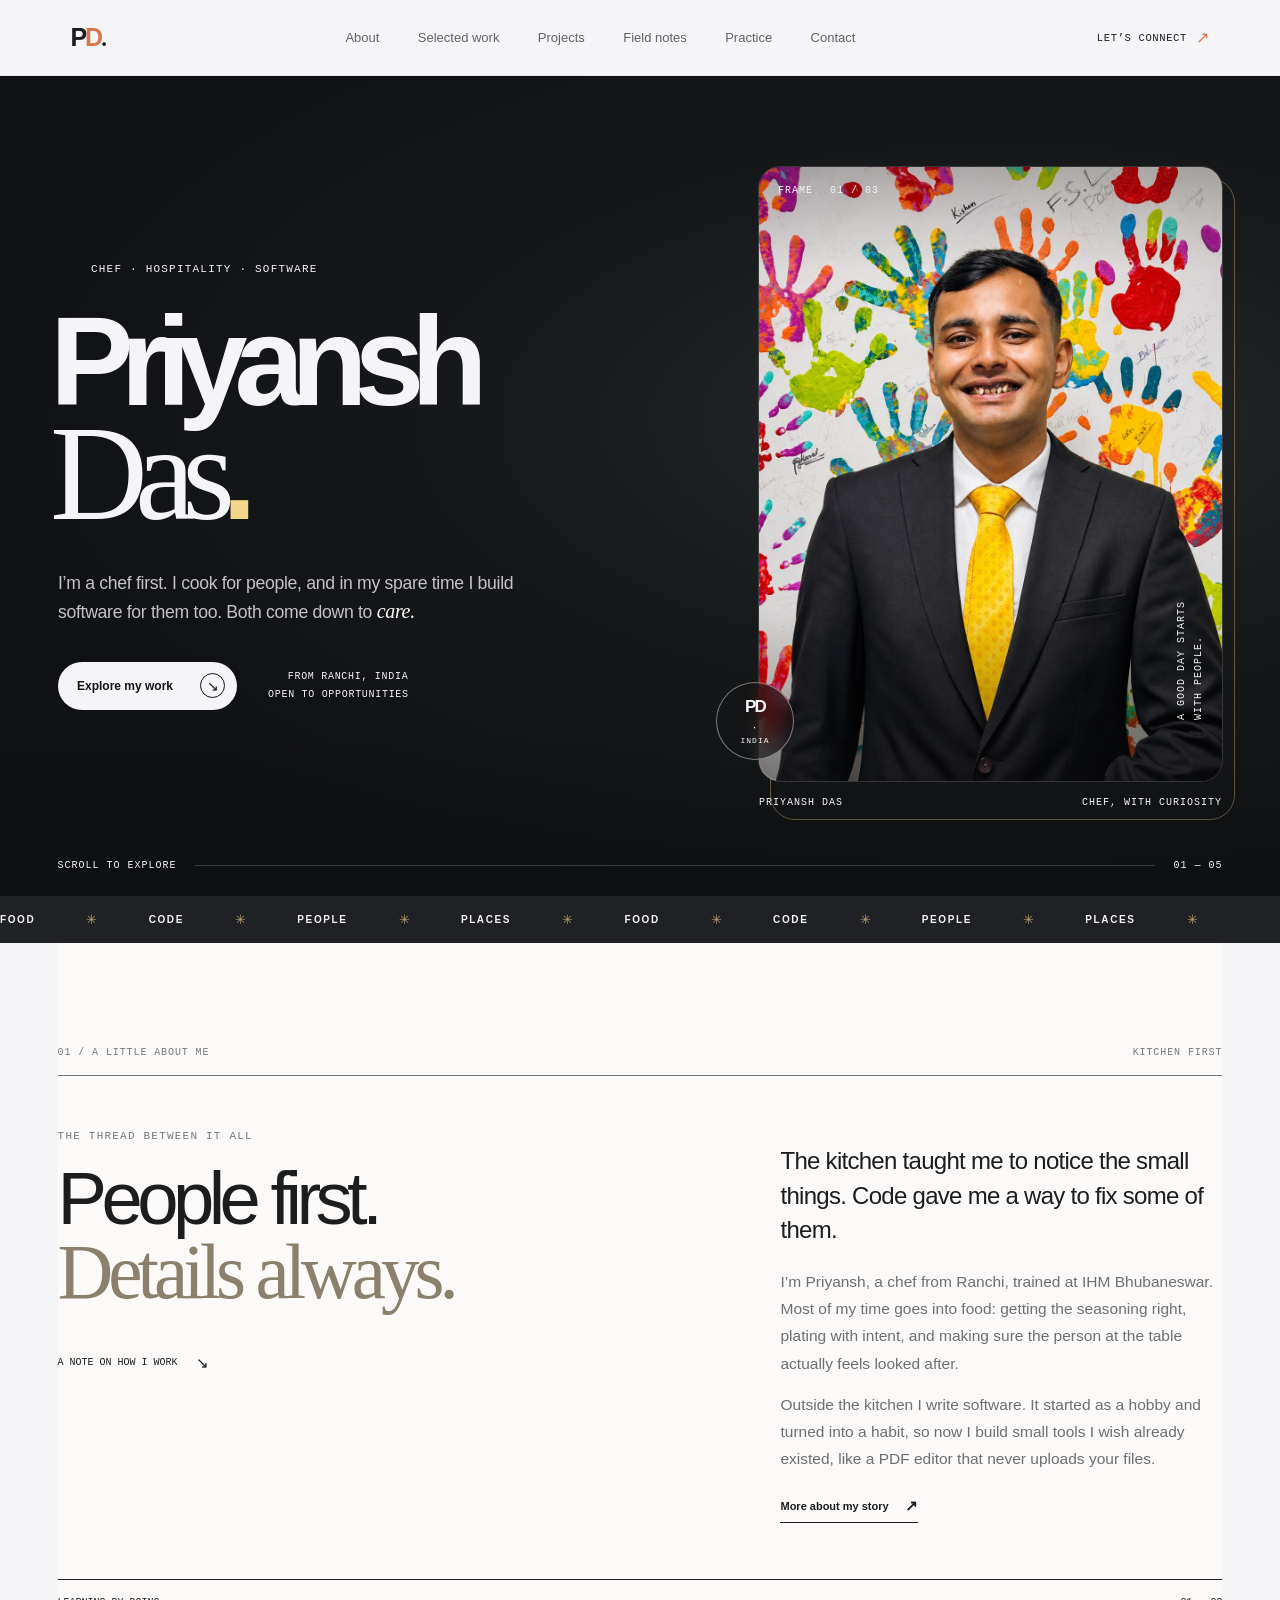
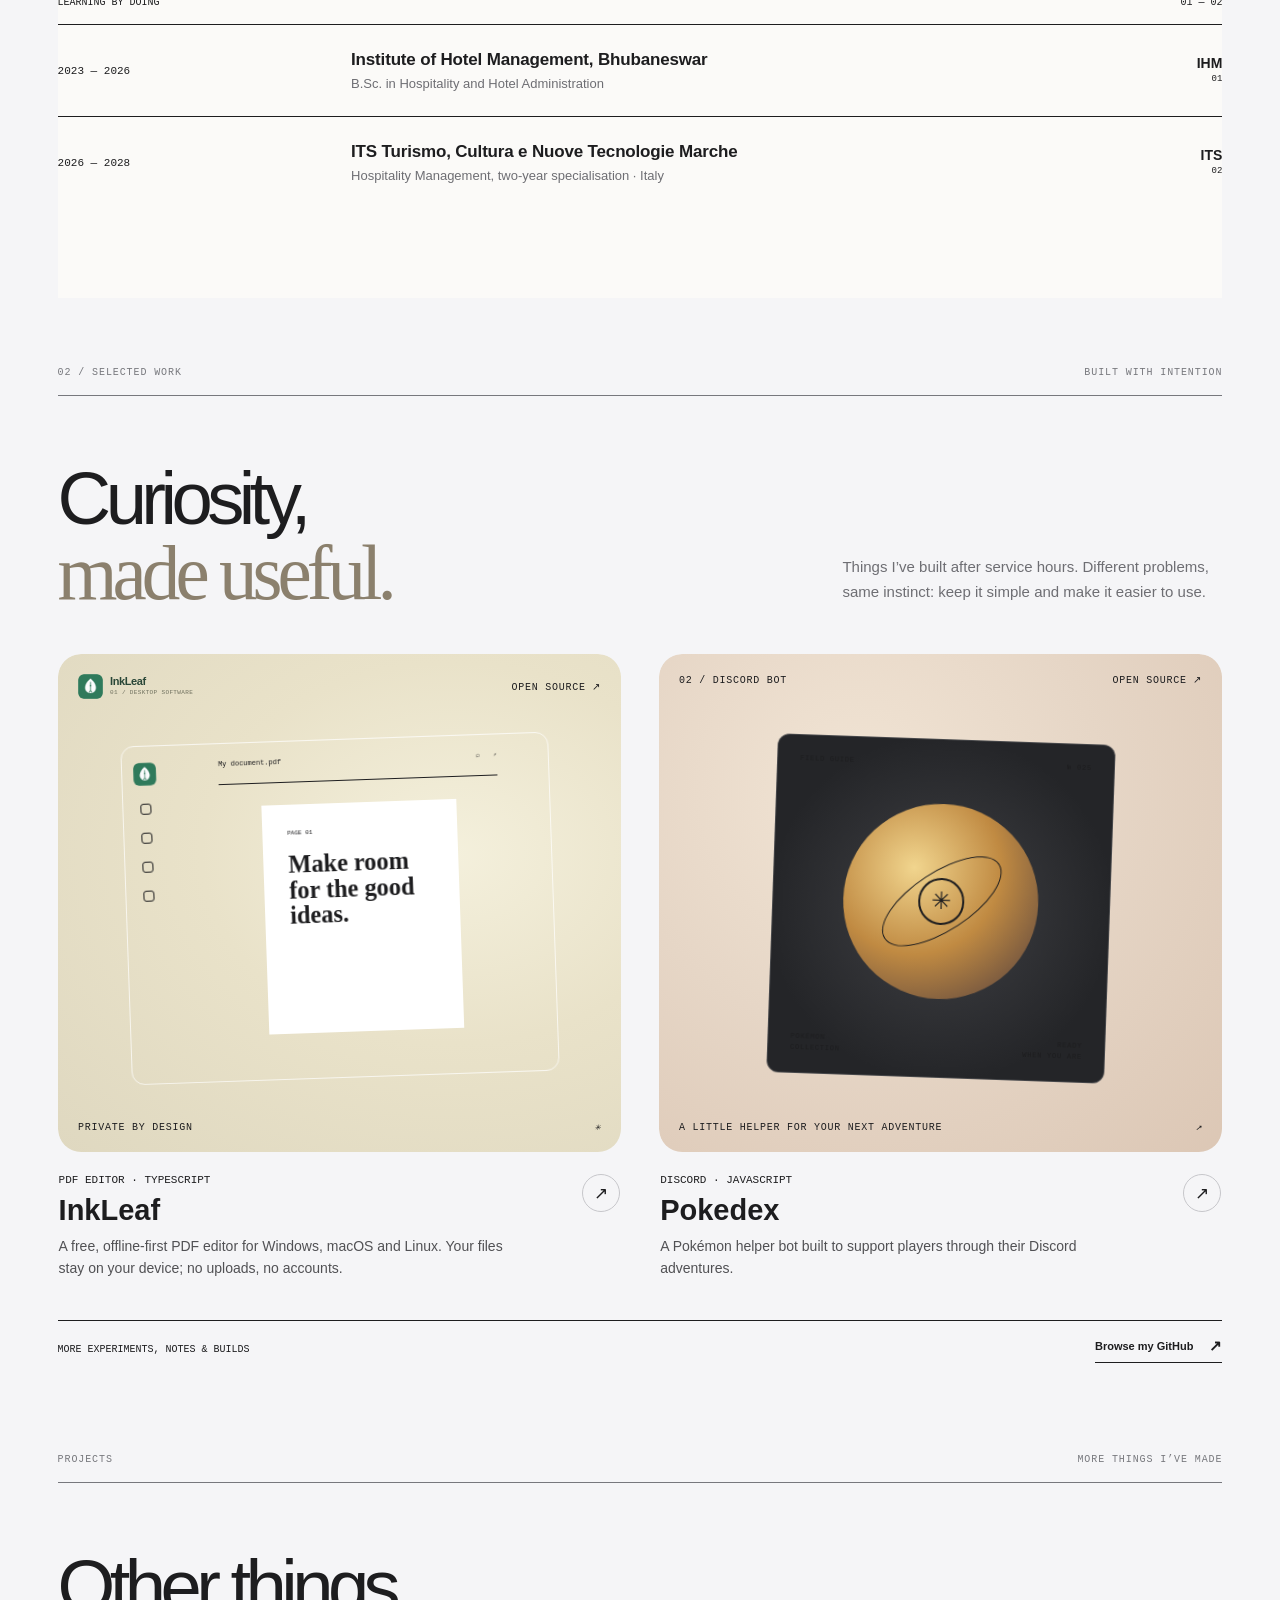
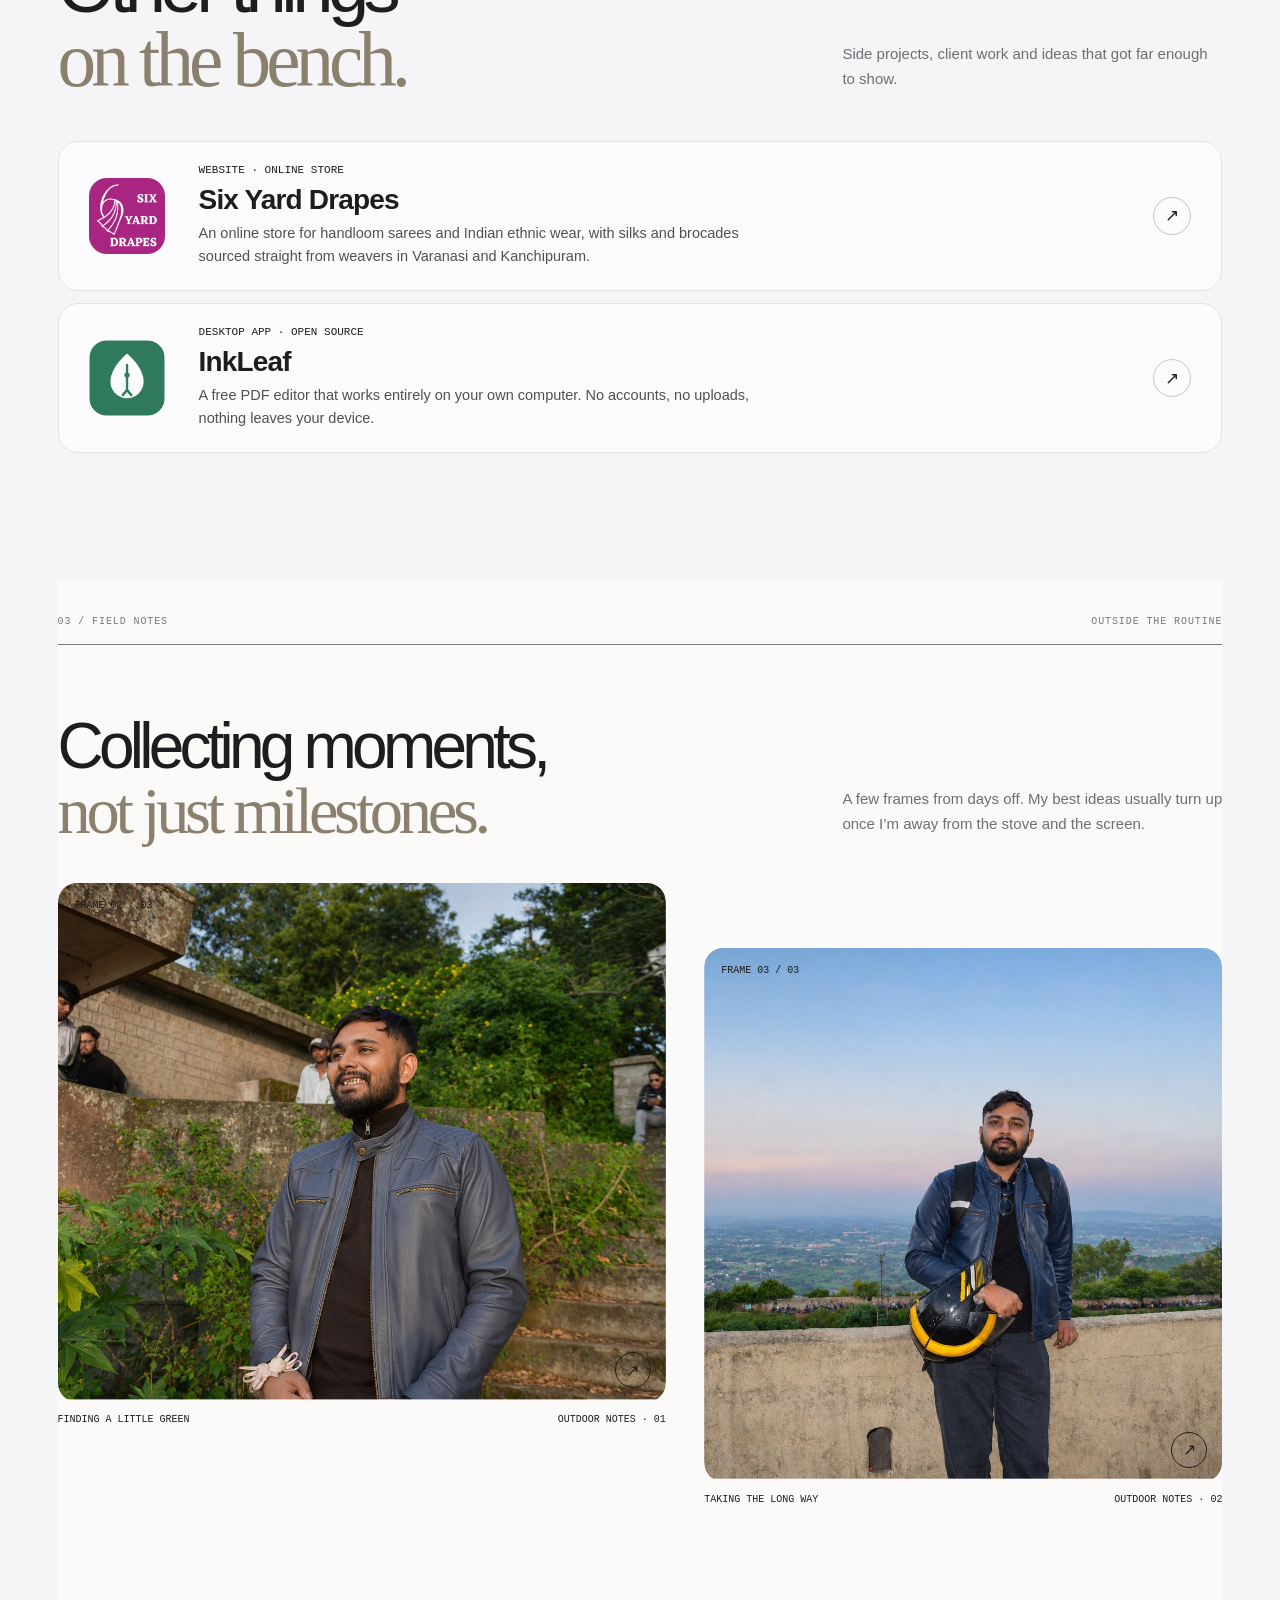
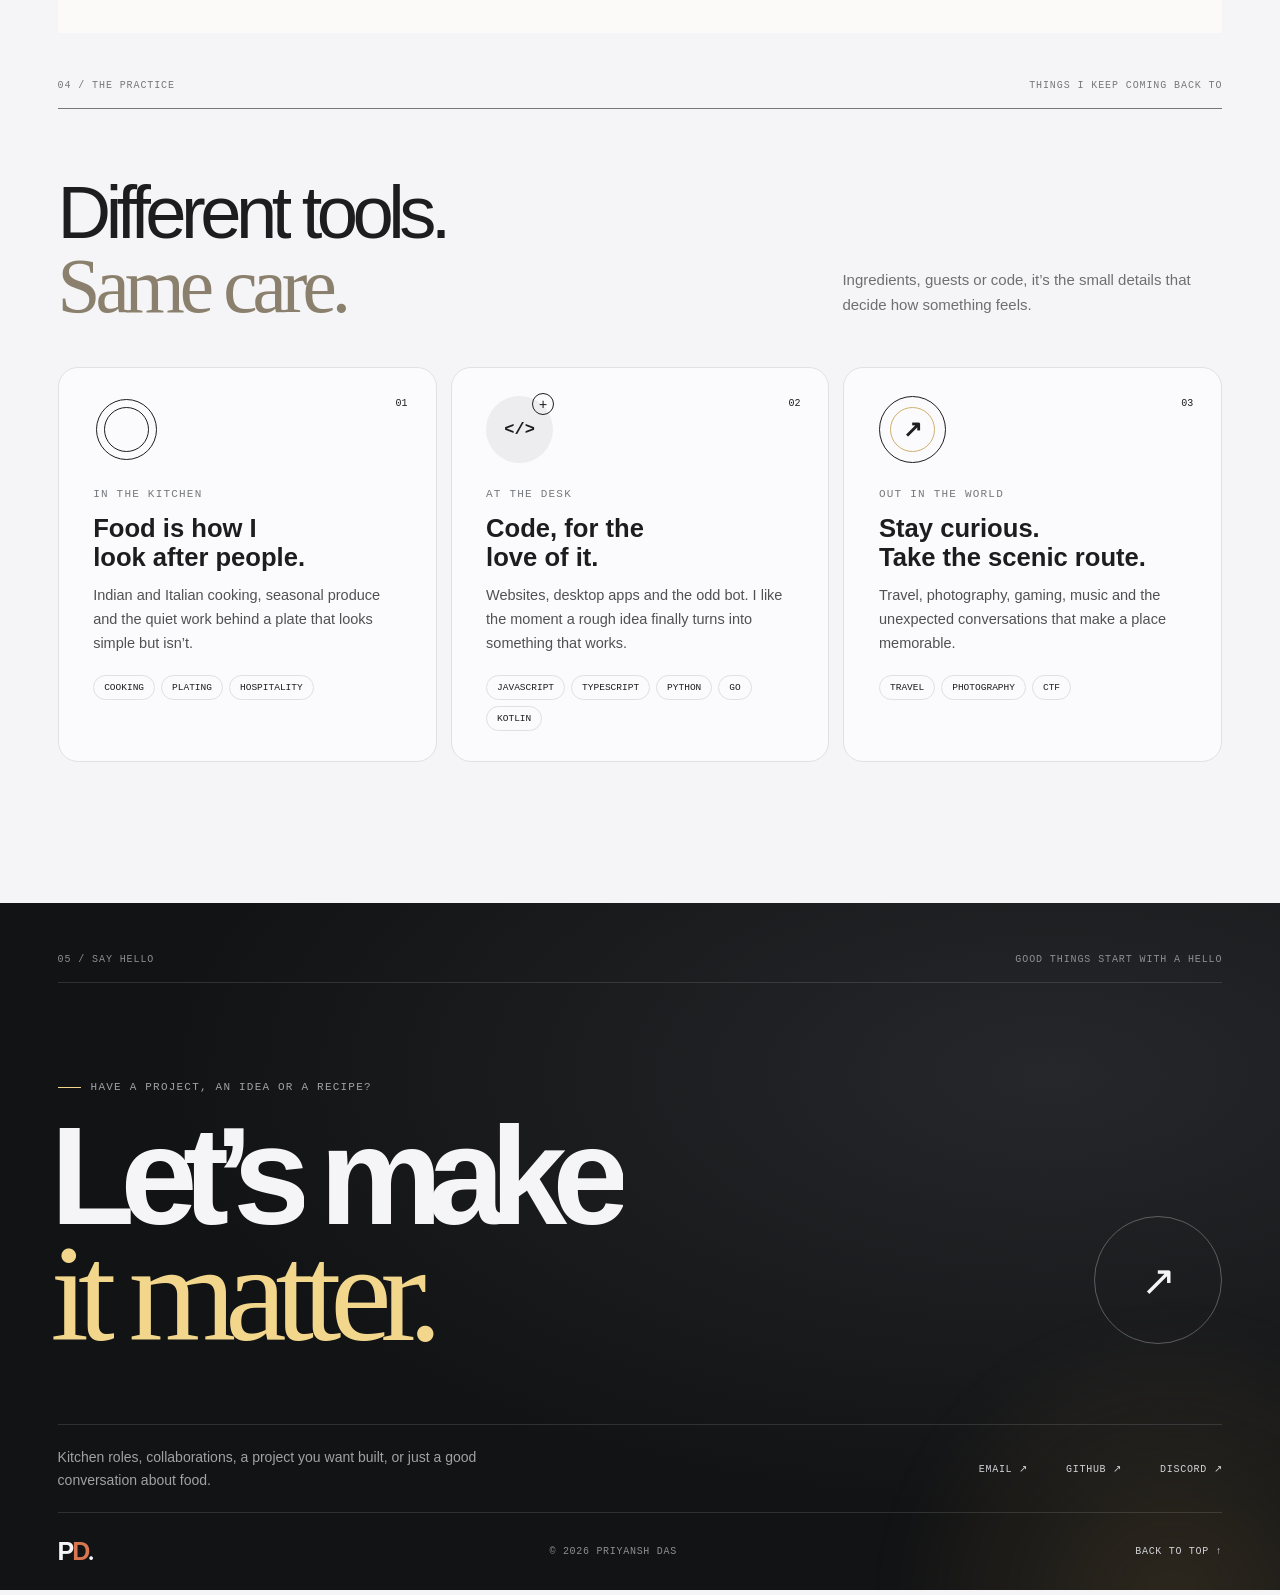
==== commit e6a4d884: "Add scroll transitions" ====
--- a/index.html
+++ b/index.html
@@ -25,6 +25,7 @@
   <link rel="stylesheet" href="styles-base.css">
   <link rel="stylesheet" href="styles.css">
   <script defer src="script.js"></script>
+  <script defer src="motion.js"></script>
 </head>
 <body>
   <a class="skip-link" href="#main">Skip to content</a>
--- a/styles.css
+++ b/styles.css
@@ -288,3 +288,46 @@
 /* Current InkLeaf app icon has its own rounded square, so give the small copies matching corners */
 .visual-brand img { border-radius: 6px; }
 .app-brand img { border-radius: 6px; }
+
+/* When Projects is switched on it sits right after Selected work on the same
+   background, so the two sections' padding stacked into a big empty band.
+   Pull them together so it reads as one continuous run. */
+html[data-show~="projects"] .work { padding-bottom: clamp(48px,5vw,72px); }
+.side-projects { padding-top: 0; }
+
+/* ---------- Apple-style motion ----------
+   Only active once motion.js adds .motion to <html>, and never for people
+   who prefer reduced motion. Easing is a long, soft ease-out. */
+:root { --ease-apple: cubic-bezier(.16,1,.3,1); }
+
+/* Headlines: each word slides up from behind its own mask */
+.motion h2.split .word { display: inline-block; overflow: hidden; vertical-align: top; padding: 0 .06em .14em 0; margin: 0 -.06em -.14em 0; }
+.motion h2.split .word > span { display: inline-block; transform: translateY(105%); opacity: 0; transition: transform 1.1s var(--ease-apple), opacity .8s var(--ease-apple); transition-delay: calc(var(--w,0) * 70ms); }
+.motion h2.split.is-in .word > span { transform: none; opacity: 1; }
+
+/* Content rises and fades in, staggered within a group */
+.motion [data-rise] { opacity: 0; transform: translateY(32px); transition: opacity 1s var(--ease-apple), transform 1.2s var(--ease-apple); transition-delay: calc(var(--stagger,0) * 90ms); }
+.motion [data-rise].is-in { opacity: 1; transform: none; }
+/* Section labels fade in while their divider line draws from left to right */
+.motion .section-head[data-rise] { position: relative; transform: translateY(10px); border-bottom-color: transparent; }
+.motion .section-head[data-rise]::after { position: absolute; content: ""; left: 0; right: 0; bottom: -1px; height: 1px; background: currentColor; transform: scaleX(0); transform-origin: left; transition: transform 1.4s var(--ease-apple) .1s; }
+.motion .section-head[data-rise].is-in::after { transform: scaleX(1); }
+
+/* Existing reveals use the same easing so everything moves as one family */
+.motion [data-reveal] { transition-timing-function: var(--ease-apple); transition-duration: 1.1s; }
+
+/* Photos and project visuals unmask from a slightly inset frame */
+.motion [data-unmask] { clip-path: inset(7% 5% round 26px); transition: clip-path 1.4s var(--ease-apple); }
+.motion [data-unmask].is-in { clip-path: inset(0 round 19px); }
+.motion .project-visual[data-unmask].is-in { clip-path: inset(0 round 23px); }
+.motion [data-unmask] img { scale: 1.12; transition: scale 1.6s var(--ease-apple), transform .3s ease-out, filter .4s; }
+.motion [data-unmask].is-in img { scale: 1; }
+
+/* Hero eases back as you scroll past it */
+.motion .hero-inner { opacity: calc(1 - var(--hero-p,0) * .75); transform: translateY(calc(var(--hero-p,0) * 80px)) scale(calc(1 - var(--hero-p,0) * .06)); transform-origin: 50% 30%; will-change: transform, opacity; }
+
+@media (prefers-reduced-motion: reduce) {
+  .motion h2.split .word > span, .motion [data-rise], .motion [data-unmask], .motion [data-unmask] img { opacity: 1 !important; transform: none !important; clip-path: none !important; scale: 1 !important; }
+  .motion .hero-inner { opacity: 1; transform: none; }
+}
+.motion .contact .section-head[data-rise]::after { background: rgb(255 255 255 / 12%); }
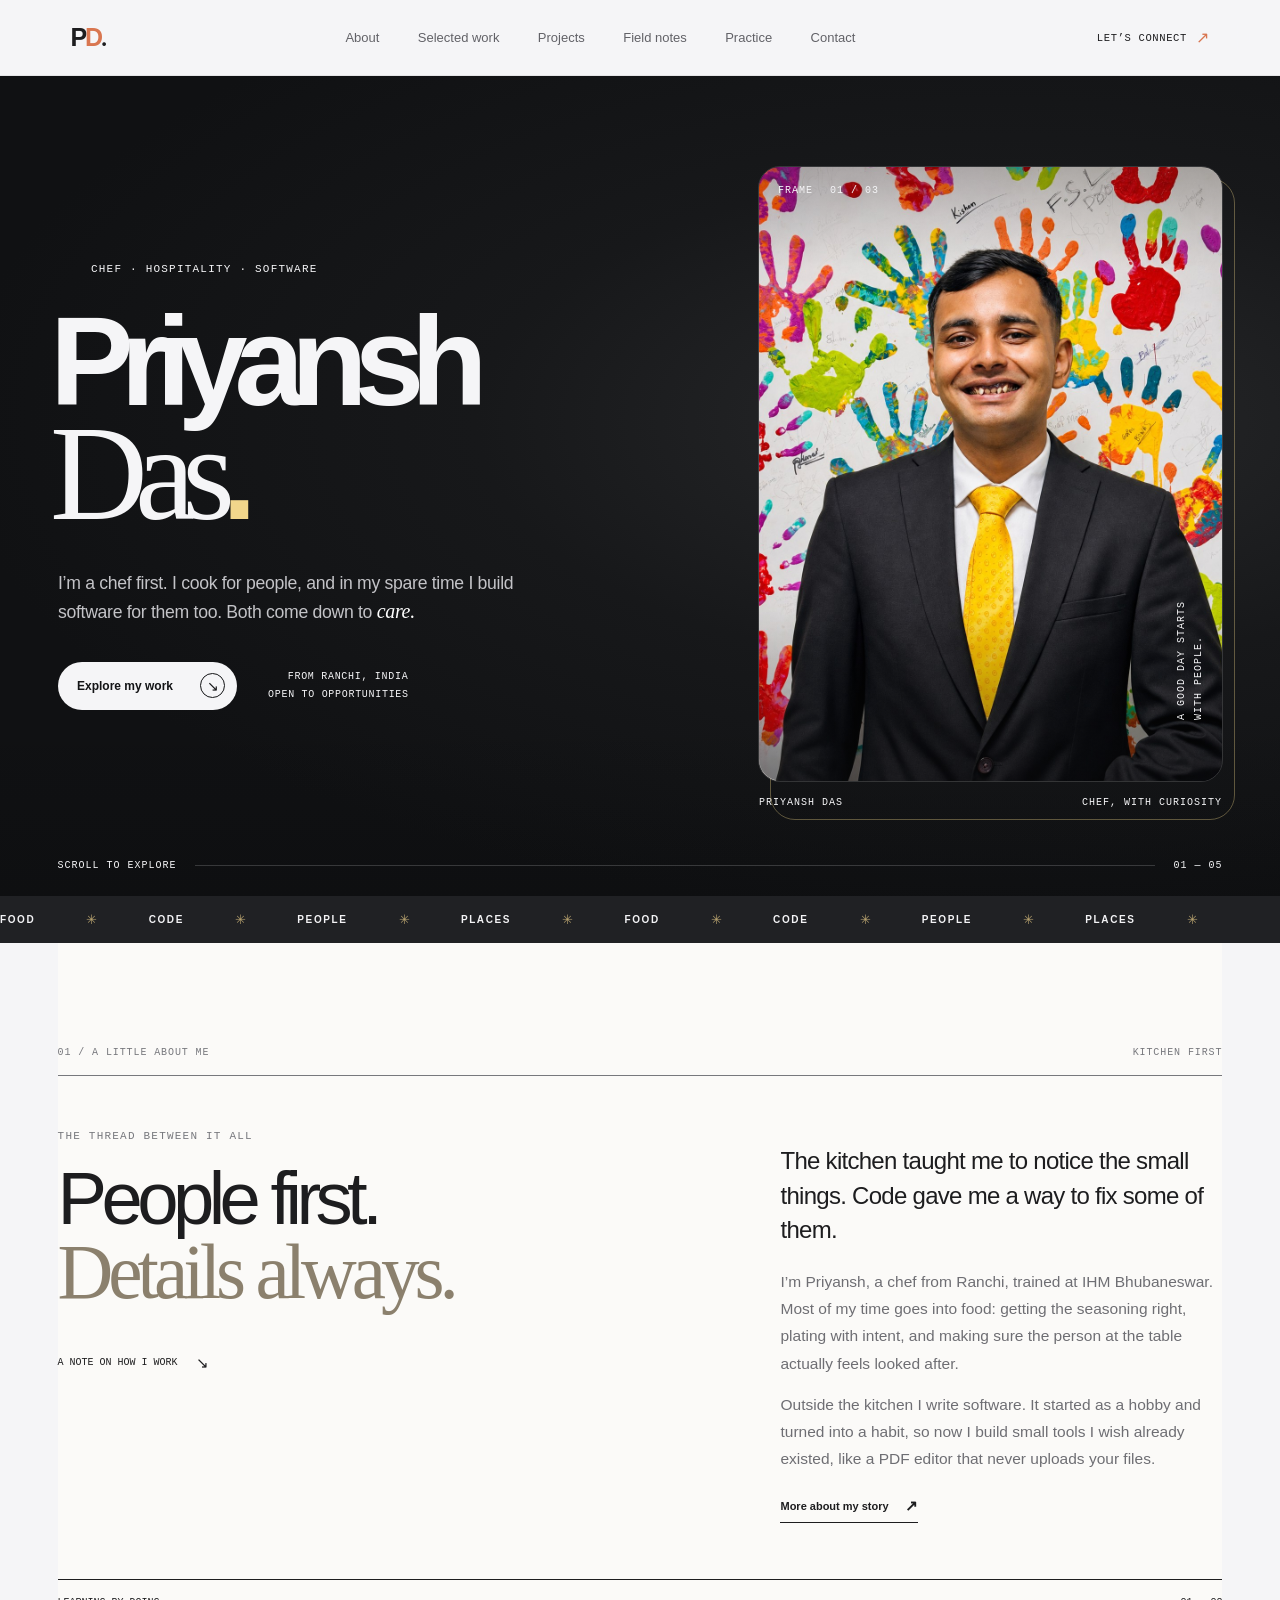
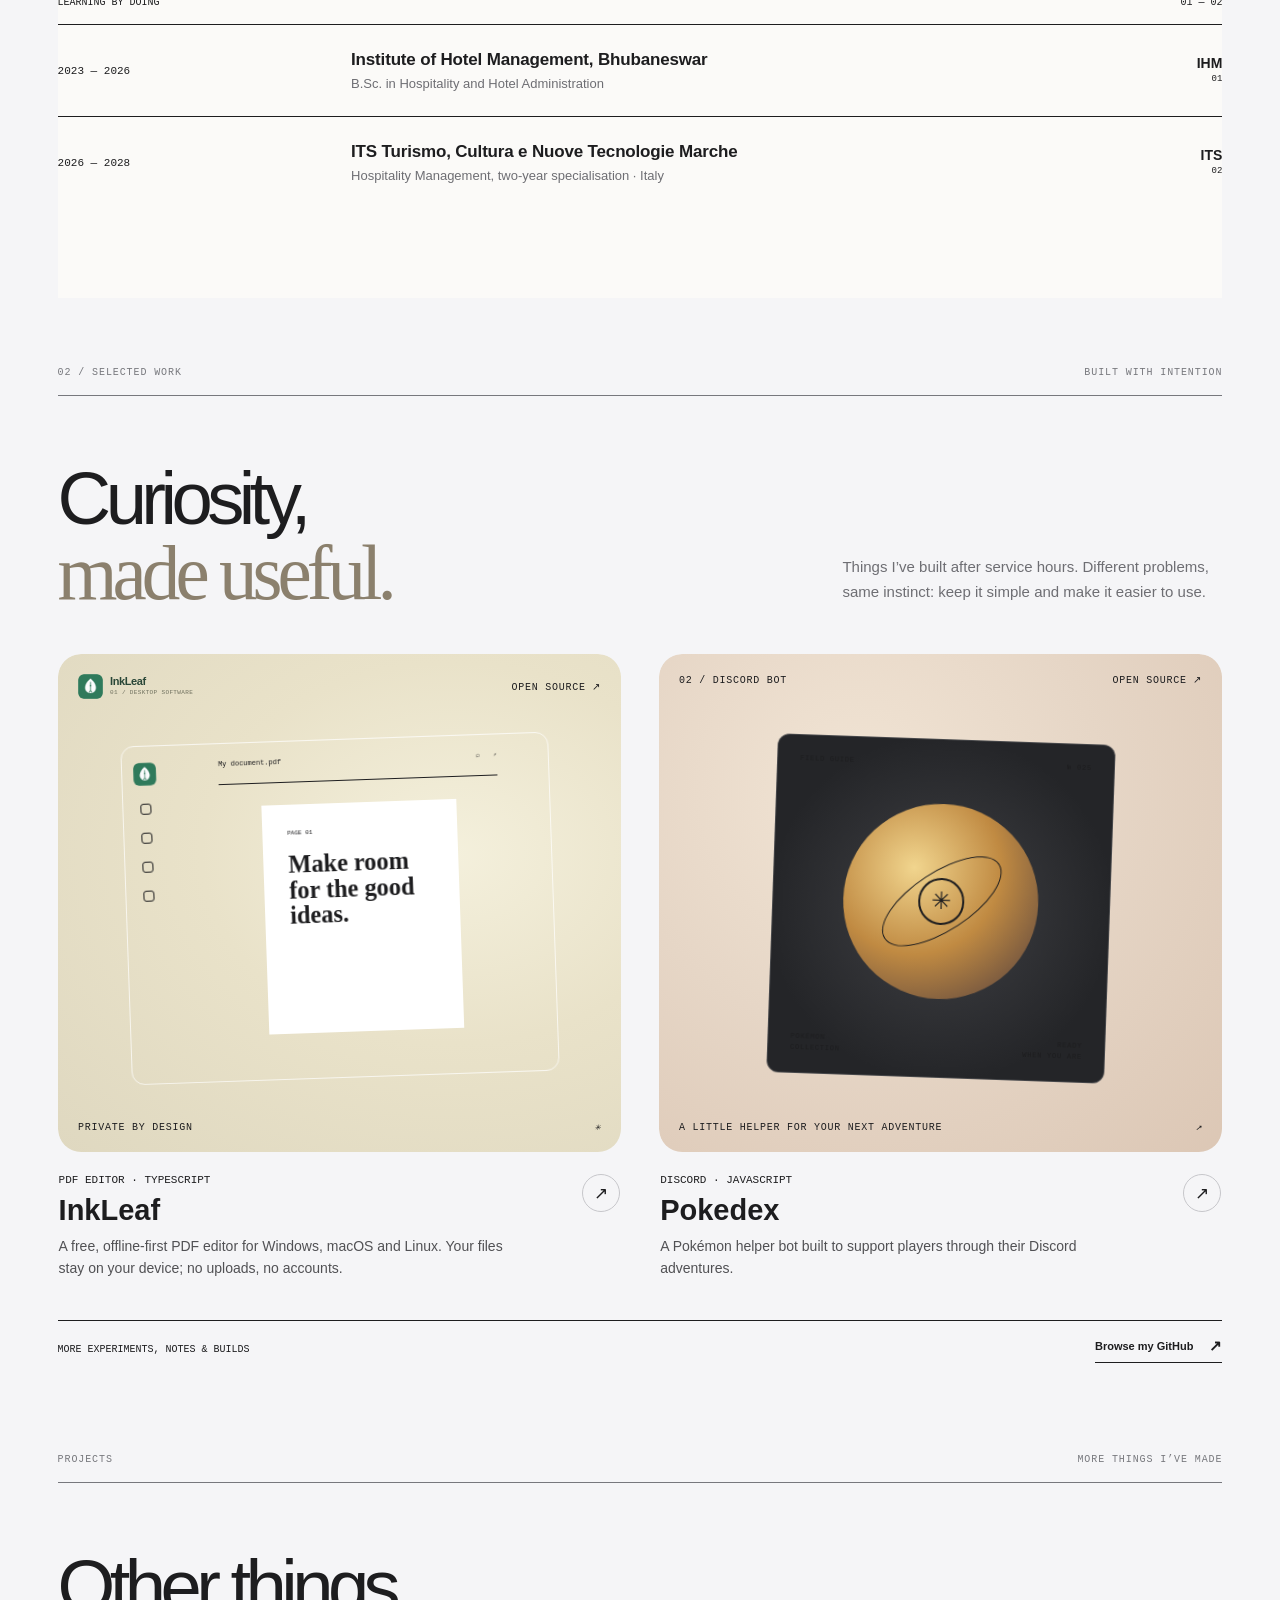
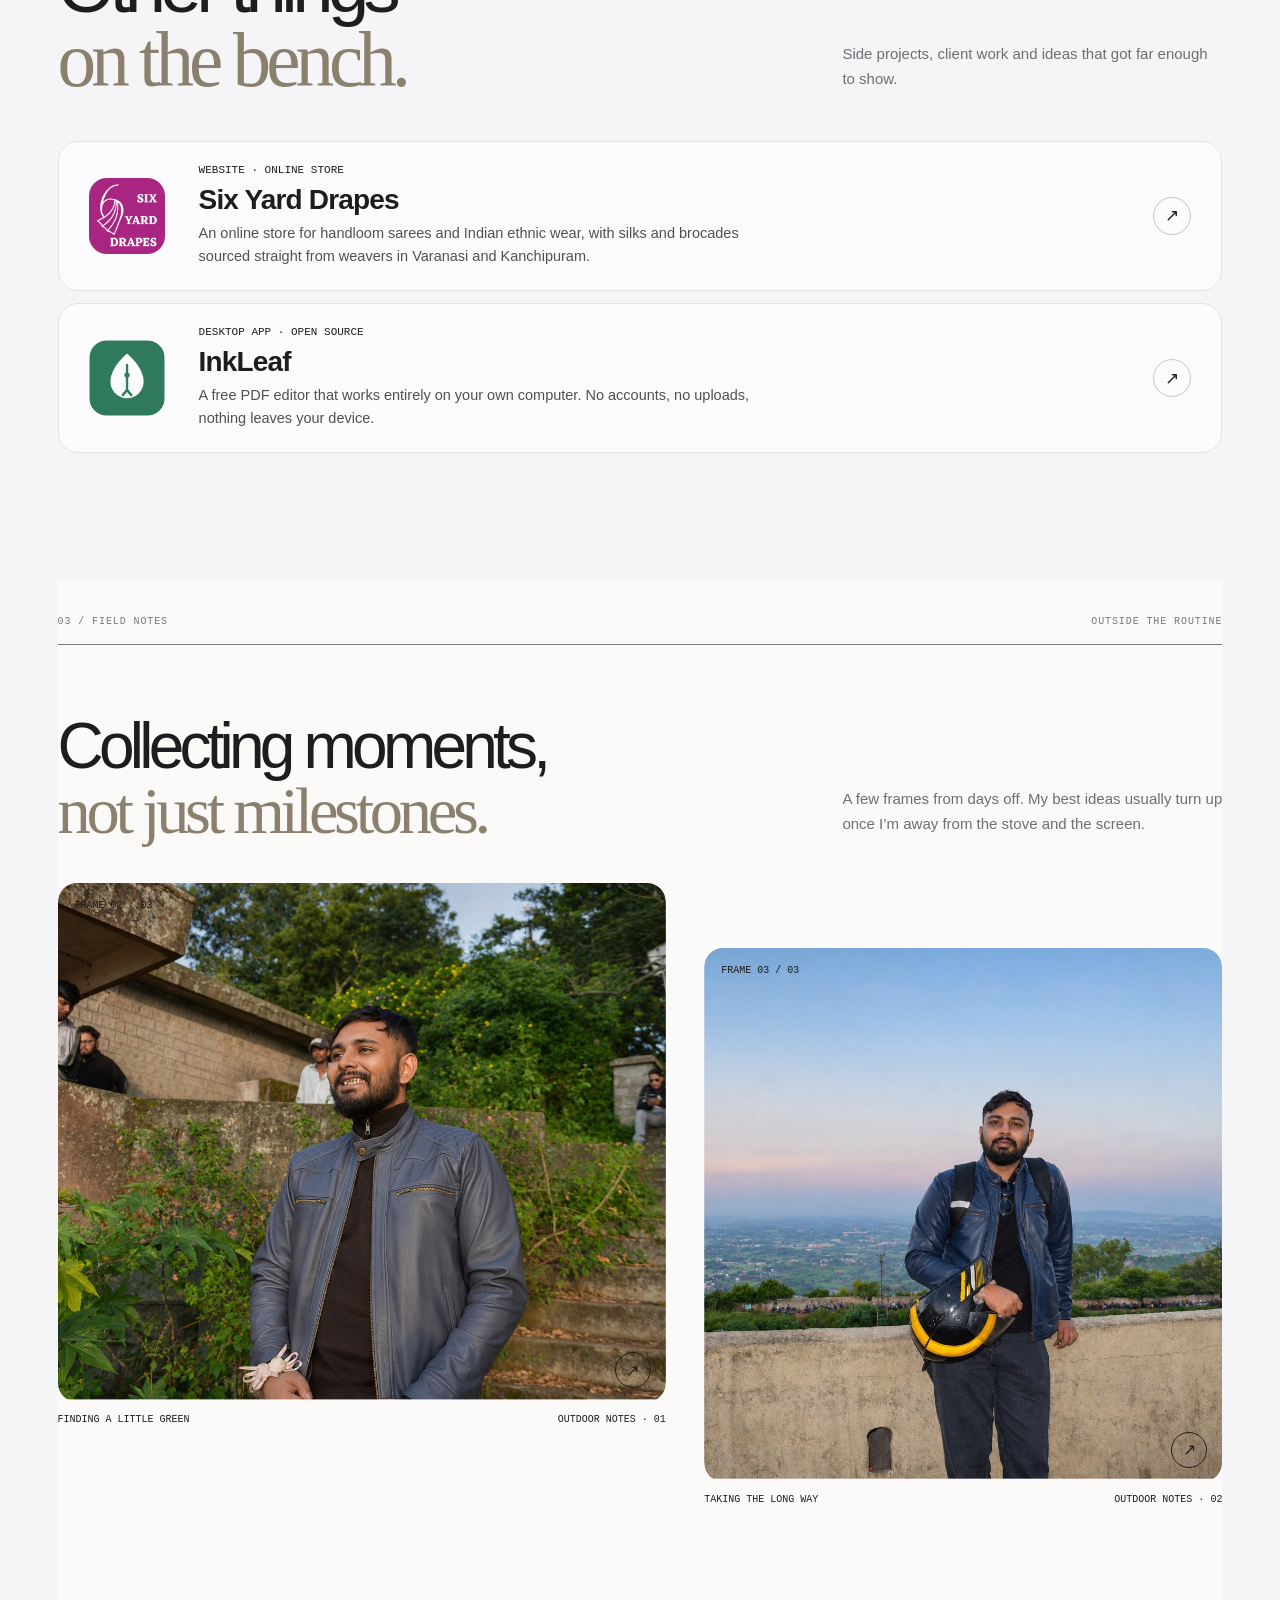
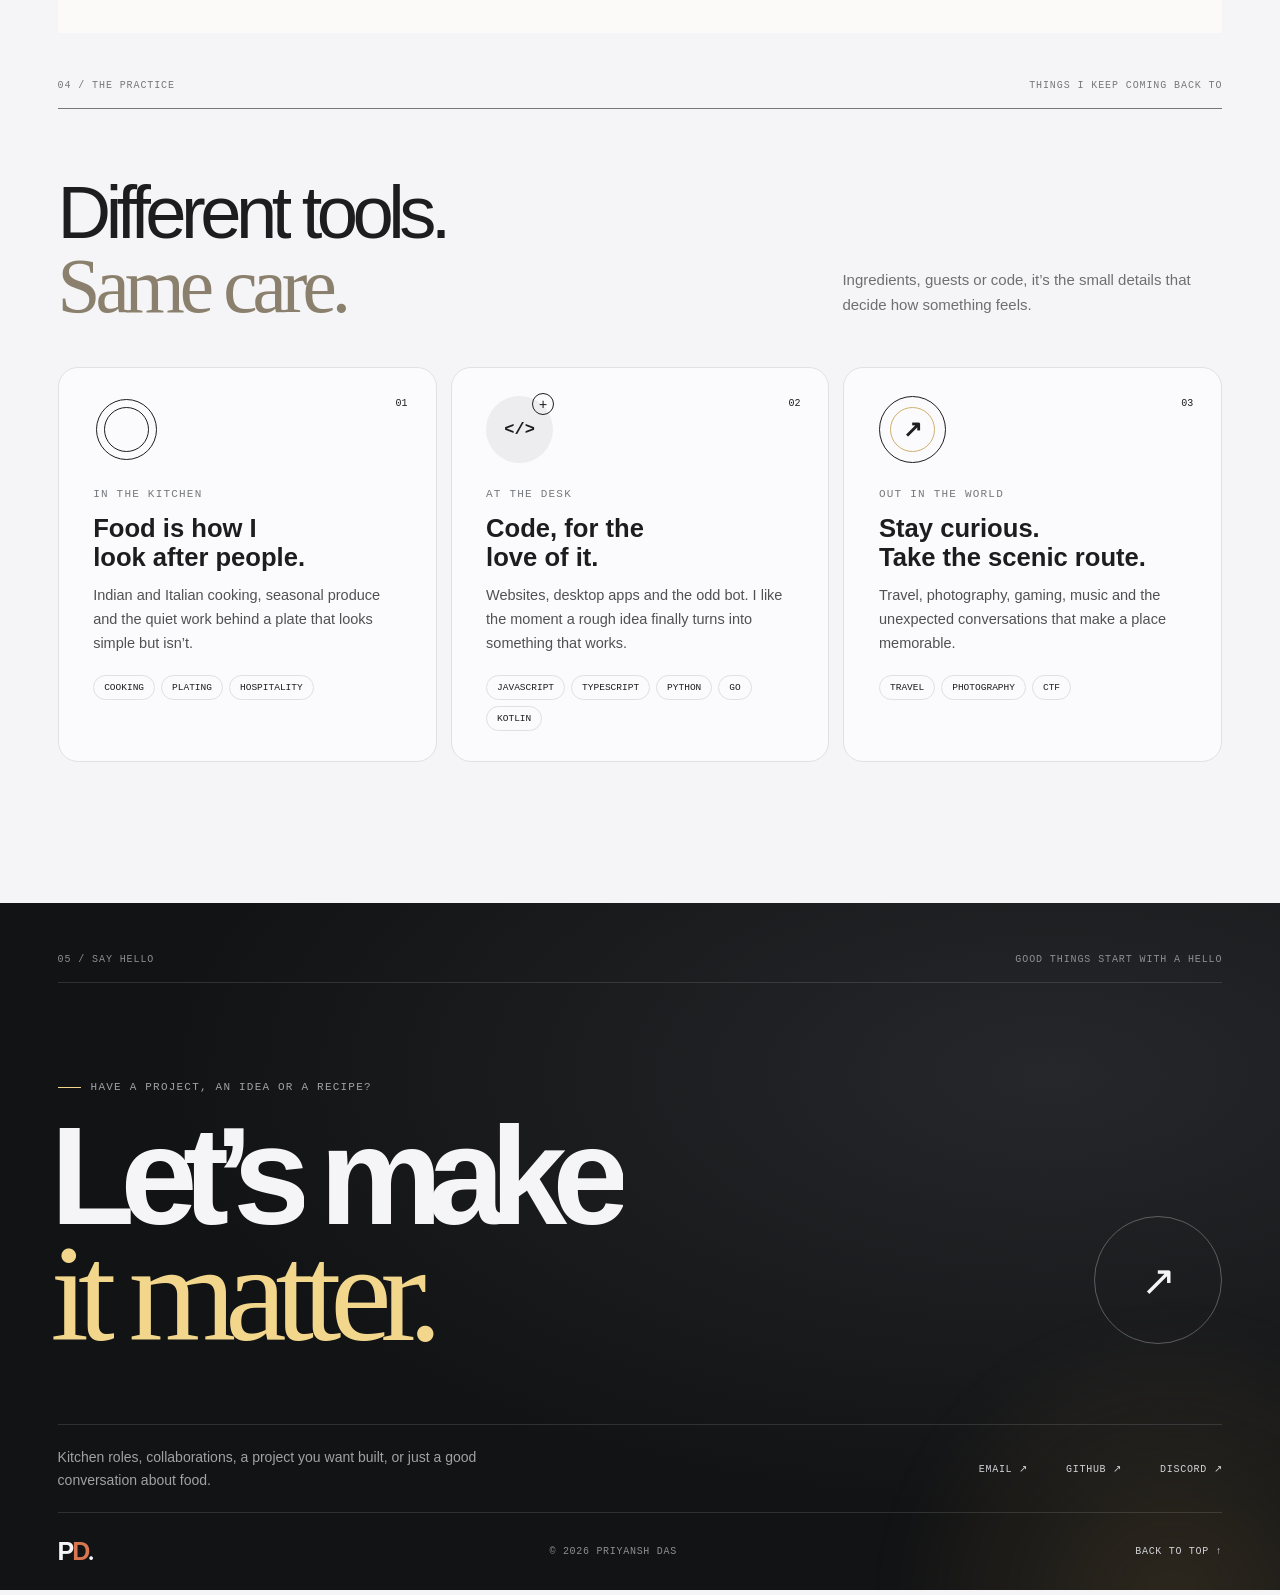
==== commit 992c4a92: "Remove PD badge from portrait" ====
--- a/index.html
+++ b/index.html
@@ -79,7 +79,6 @@
             <span class="portrait-side-note">A GOOD DAY STARTS<br>WITH PEOPLE.</span>
           </div>
           <figcaption><span>PRIYANSH DAS</span><span>CHEF, WITH CURIOSITY</span></figcaption>
-          <div class="portrait-badge"><span>PD</span><i>·</i><span>INDIA</span></div>
         </figure>
       </div>
       <div class="hero-foot"><span>SCROLL TO EXPLORE</span><span class="hero-foot-line"></span><span>01 — 05</span></div>
